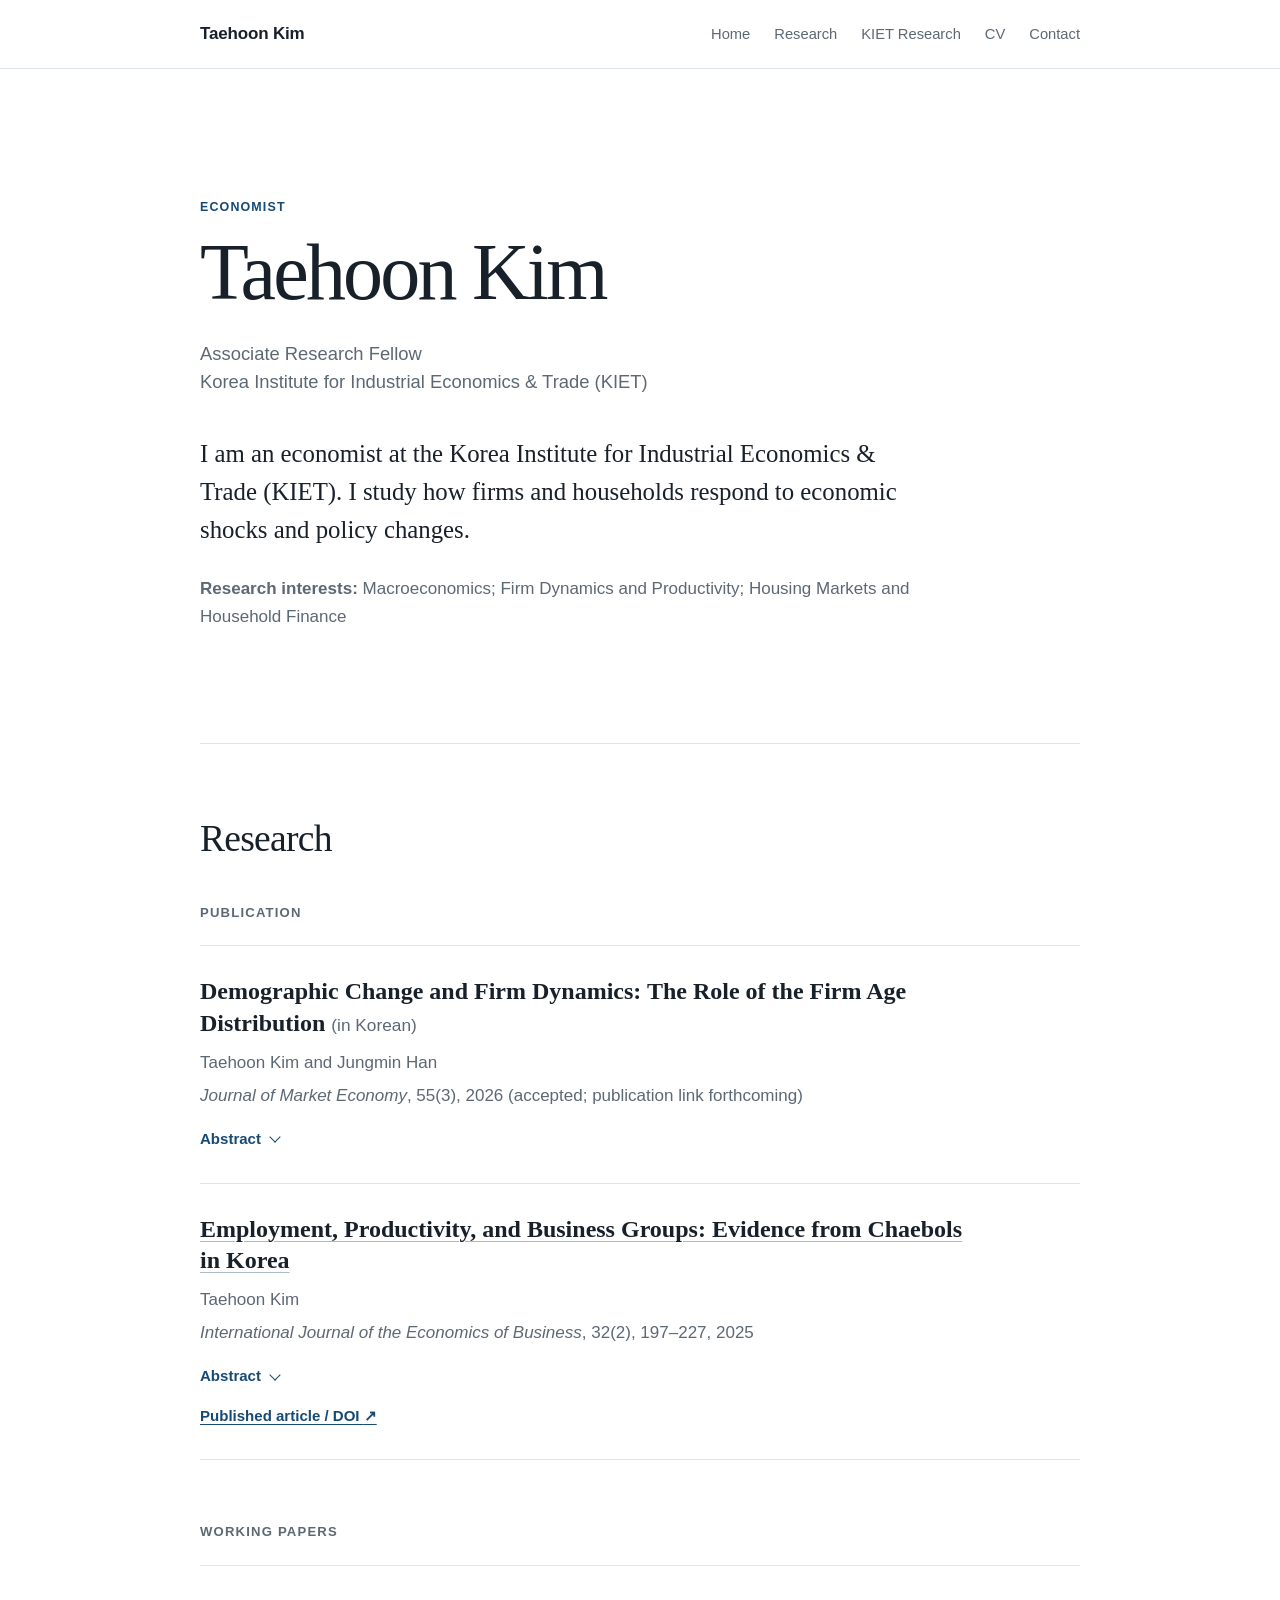
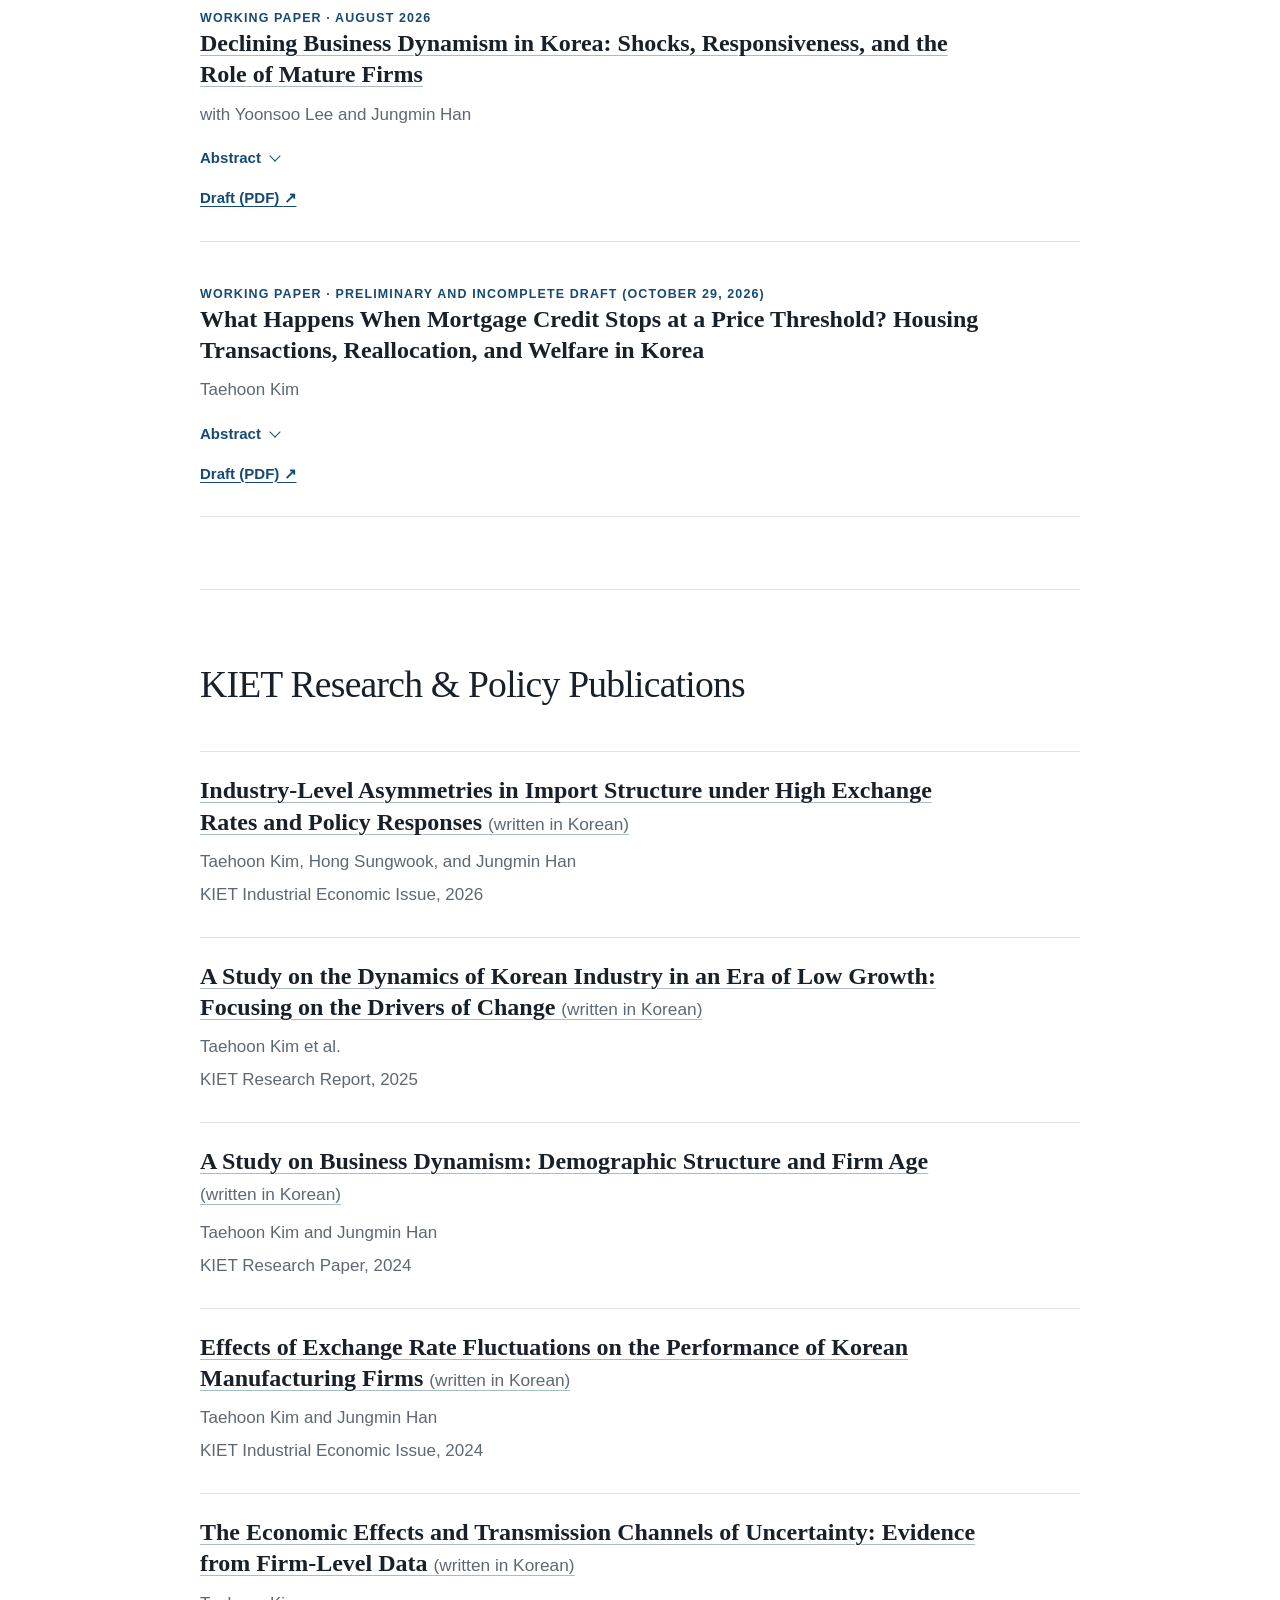
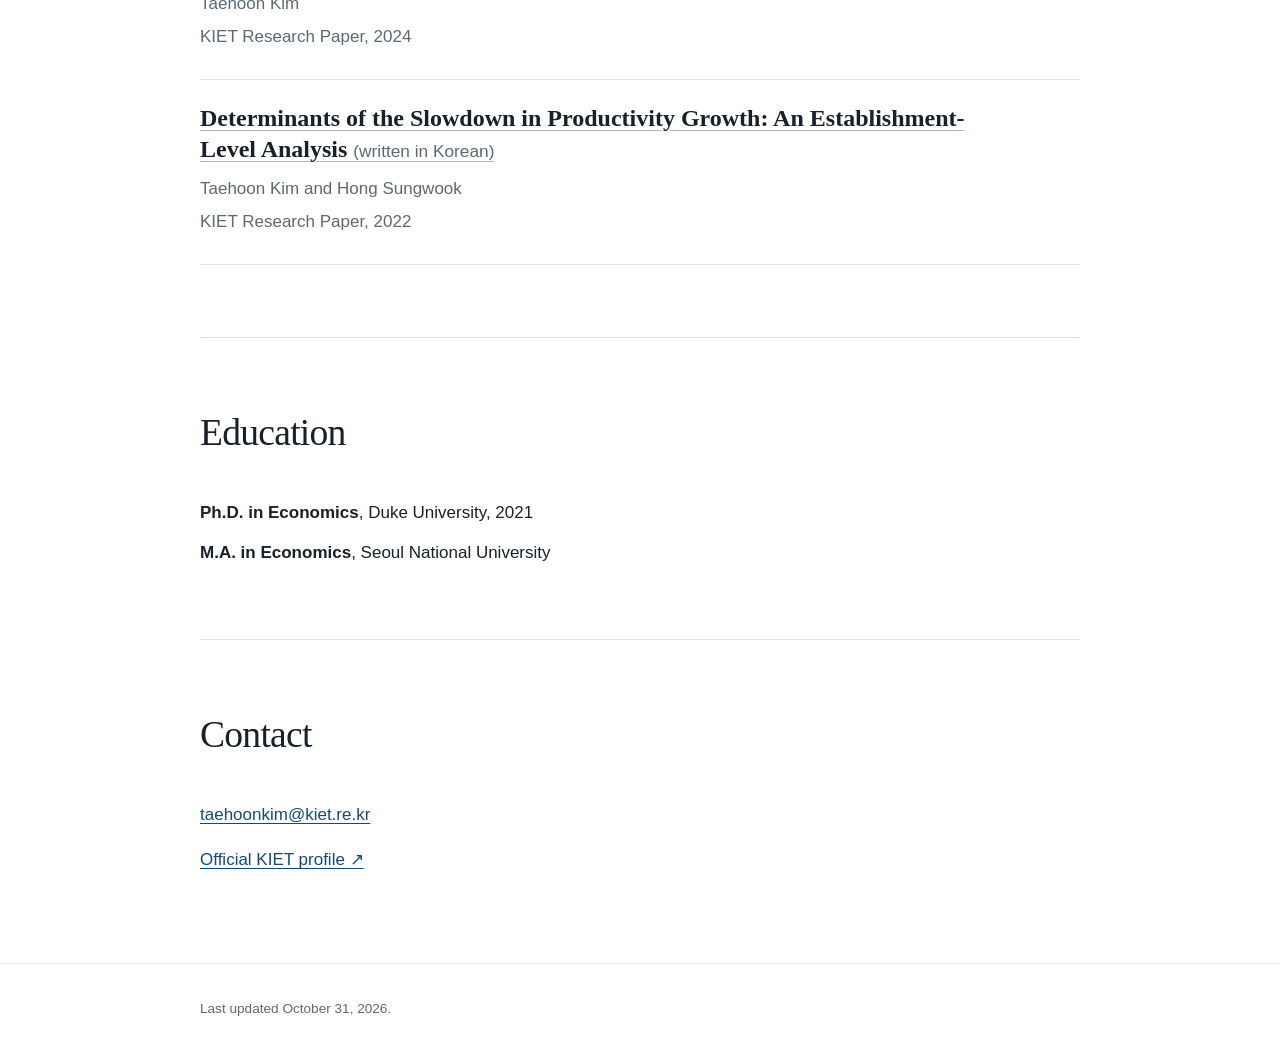
==== index.html @ 3d646b26 "Shorten homepage biography to two sentences" ====
<!doctype html>
<html lang="en">
<head>
  <meta charset="utf-8">
  <meta name="viewport" content="width=device-width, initial-scale=1">
  <meta name="description" content="Taehoon Kim is an economist at KIET researching macroeconomics, firm dynamics, productivity, housing markets, and household finance.">
  <title>Taehoon Kim | Economist</title>
  <link rel="stylesheet" href="styles.css">
</head>
<body>
  <header class="site-header">
    <div class="container nav-wrap">
      <a class="site-name" href="#home">Taehoon Kim</a>
      <nav aria-label="Primary navigation">
        <a href="#home">Home</a><a href="#research">Research</a><a href="#kiet-research">KIET Research</a><a href="Taehoon_Kim_CV.pdf">CV</a><a href="#contact">Contact</a>
      </nav>
    </div>
  </header>
  <main>
    <section class="intro container" id="home">
      <p class="eyebrow">Economist</p>
      <h1>Taehoon Kim</h1>
      <p class="position">Associate Research Fellow<br>Korea Institute for Industrial Economics &amp; Trade (KIET)</p>
      <p class="bio">I am an economist at the Korea Institute for Industrial Economics &amp; Trade (KIET). I study how firms and households respond to economic shocks and policy changes.</p>
      <p class="interests"><strong>Research interests:</strong> Macroeconomics; Firm Dynamics and Productivity; Housing Markets and Household Finance</p>
    </section>

    <section class="section container" id="research">
      <h2>Research</h2>
      <div class="subsection">
        <h3>Publication</h3>
        <article class="research-item">
          <h4>Demographic Change and Firm Dynamics: The Role of the Firm Age Distribution <span class="language-note">(in Korean)</span></h4>
          <p class="authors">Taehoon Kim and Jungmin Han</p>
          <p class="venue"><em>Journal of Market Economy</em>, 55(3), 2026 (accepted; publication link forthcoming)</p>
          <details class="abstract-toggle">
            <summary>Abstract</summary>
            <p class="abstract-text">This study analyzed the impact of demographic changes on firm dynamics in Korea, focusing on the role of firm age distribution. Using a panel dataset constructed from the National Census of Establishments for 2000-2019, the direct effects of demographic shifts on entry rates and indirect impacts through structural changes in the firm age distribution were investigated. The empirical findings indicate that demographic change has a limited direct effect on firm entry rates, but a highly significant indirect influence through firm age distribution. The maturation of firms that entered the market in the early 2000s (the “age effect”) is a primary driver of the long-term decline in firm exit rate. Between 2001 and 2019, the actual exit rate fell by 51%. However, after controlling for the firm-age effect, this decline was moderated to 37%, suggesting that approximately 14 percentage points of the decline was attributable to the structural aging of the business ecosystem. This study also observes a significant structural divergence from 2010. Between 2010 and 2019, a temporary expansion in the labor supply revitalized firm entry. Theoretically, the resulting shift in age distribution would have increased the exit rate by approximately 11%. In reality, the exit rate declined by 2%, deviating substantially from theoretical expectations. This disparity suggests that, institutional factors, such as the accumulation of marginal firms and policy-driven protections, may constrain normal market exit. These findings suggest that policies aimed at enhancing economic dynamism should extend beyond basic entry-side incentives. Instead, an integrated approach that acknowledges the structural maturation of the firm ecosystem and its association with demographic change is required; it should simultaneously address institutional rigidities that hinder efficient resource reallocation and the process of creative destruction.</p>
          </details>
        </article>
        <article class="research-item">
          <h4><a href="https://doi.org/10.1080/13571516.2025.2470552" target="_blank" rel="noopener noreferrer">Employment, Productivity, and Business Groups: Evidence from Chaebols in Korea</a></h4>
          <p class="authors">Taehoon Kim</p>
          <p class="venue"><em>International Journal of the Economics of Business</em>, 32(2), 197–227, 2025</p>
          <details class="abstract-toggle">
            <summary>Abstract</summary>
            <p class="abstract-text">Using confidential Korean firm-level data, I examine how business-group ownership shapes firms' employment decisions. Chaebol affiliates show employment-adjustment patterns distinct from those of unaffiliated firms. I document spillovers among firms within the same group and differences in affiliates' roles: central firms appear to absorb labor-market adjustments associated with shocks to other group members. I then develop a model of business groups to explain these patterns. When firing costs apply at the group level, the model generates sluggish employment responses and labor hoarding by central firms. The findings suggest that policies intended to protect jobs may impose substantial costs on economy-wide efficiency when firms coordinate employment within business groups.</p>
          </details>
          <p class="links"><a href="https://doi.org/10.1080/13571516.2025.2470552" target="_blank" rel="noopener noreferrer">Published article / DOI <span aria-hidden="true">↗</span></a></p>
        </article>
      </div>
      <div class="subsection">
        <h3>Working Papers</h3>
        <article class="research-item">
          <p class="status">Working Paper · August 2026</p>
          <h4><a href="https://drive.google.com/file/d/1OViaWi07OCkBkm-W3BRg_owOjfmk0m7u/view?usp=drivesdk" target="_blank" rel="noopener noreferrer">Declining Business Dynamism in Korea: Shocks, Responsiveness, and the Role of Mature Firms</a></h4>
          <p class="authors">with Yoonsoo Lee and Jungmin Han</p>
          <details class="abstract-toggle">
            <summary>Abstract</summary>
            <p class="abstract-text">Business dynamism has declined sharply in Korea: job reallocation, entry, and exit have all fallen by roughly half since the early 2000s. Following Decker et al. (2020), we ask whether businesses face smaller idiosyncratic shocks or respond less to them. Productivity dispersion did not systematically decline, innovation dispersion fell only modestly, and measured persistence rose, offering at most limited support for a shock-based explanation. Because the standard growth measure embeds exit, we separate employment adjustment from survival. Employment adjustment weakens most among young establishments, as in the United States; survival selection, by contrast, deteriorates among mature establishments, a pattern that survives a fixed-cohort test. Restoring both margins to their 2000s responsiveness recovers about three-fifths of the reallocation decline and nearly one percentage point of annual labor productivity growth.</p>
          </details>
          <p class="links"><a href="https://drive.google.com/file/d/1OViaWi07OCkBkm-W3BRg_owOjfmk0m7u/view?usp=drivesdk" target="_blank" rel="noopener noreferrer">Draft (PDF) <span aria-hidden="true">↗</span></a></p>
        </article>
        <article class="research-item">
          <p class="status">Working Paper · Preliminary and incomplete draft (October 29, 2026)</p>
          <h4>What Happens When Mortgage Credit Stops at a Price Threshold? Housing Transactions, Reallocation, and Welfare in Korea</h4>
          <p class="authors">Taehoon Kim</p>
          <details class="abstract-toggle">
            <summary>Abstract</summary>
            <p class="abstract-text">This paper studies how price-threshold mortgage restrictions affect housing market activity, housing allocation, and welfare. Focusing on Korea’s December 2019 ban on purchase mortgages for apartments above KRW 1.5 billion, I document sharp bunching below the threshold and a significant decline in sales of exposed apartments, while relative prices respond more moderately. Motivated by these patterns, I develop a heterogeneous-household model with indivisible housing and borrowing constraints. In the long run, the restriction lowers the house price by 3% and aggregate debt by 10%, while stationary welfare rises by 0.47%, driven by changes in the household distribution. In partial equilibrium, holding the house price fixed at its pre-reform level, the restriction induces households alive at the reform to move down the housing ladder. However, in general equilibrium, the house price falls by 7.7% on impact, immediately reversing most of this downward reallocation. Yet this price decline amplifies welfare losses for incumbent households from 0.05% to 0.26% of consumption, mainly through lower collateral values that spread the losses beyond the targeted segment, especially to low-income households. Finally, among policies achieving the same long-run debt reduction, I find that a uniform loan-to-value (LTV) cut imposes the largest welfare loss, whereas loan caps that tighten borrowing limits more gradually generate the smallest losses. These findings highlight that welfare costs depend not only on which purchases are restricted but also on how borrowing limits are designed.</p>
          </details>
          <p class="links"><a href="https://drive.google.com/file/d/1q8aYjzupRw79IbvevGA-tQ3h2oh6Tc9Q/view?usp=drivesdk" target="_blank" rel="noopener noreferrer">Draft (PDF) <span aria-hidden="true">↗</span></a></p>
        </article>
      </div>
    </section>

    <section class="section container" id="kiet-research">
      <h2>KIET Research &amp; Policy Publications</h2>
      <article class="research-item compact">
        <h4><a href="https://www.kiet.re.kr/research/issueView?issue_no=853" target="_blank" rel="noopener noreferrer">Industry-Level Asymmetries in Import Structure under High Exchange Rates and Policy Responses <span class="language-note">(written in Korean)</span></a></h4>
        <p class="authors">Taehoon Kim, Hong Sungwook, and Jungmin Han</p><p class="venue">KIET Industrial Economic Issue, 2026</p>
      </article>
      <article class="research-item compact">
        <h4><a href="https://www.kiet.re.kr/research/reportView?report_no=1170" target="_blank" rel="noopener noreferrer">A Study on the Dynamics of Korean Industry in an Era of Low Growth: Focusing on the Drivers of Change <span class="language-note">(written in Korean)</span></a></h4>
        <p class="authors">Taehoon Kim et al.</p><p class="venue">KIET Research Report, 2025</p>
      </article>
      <article class="research-item compact">
        <h4><a href="https://www.kiet.re.kr/research/redataView?redata_no=133" target="_blank" rel="noopener noreferrer">A Study on Business Dynamism: Demographic Structure and Firm Age <span class="language-note">(written in Korean)</span></a></h4>
        <p class="authors">Taehoon Kim and Jungmin Han</p><p class="venue">KIET Research Paper, 2024</p>
      </article>
      <article class="research-item compact">
        <h4><a href="https://www.kiet.re.kr/research/issueView?issue_no=799" target="_blank" rel="noopener noreferrer">Effects of Exchange Rate Fluctuations on the Performance of Korean Manufacturing Firms <span class="language-note">(written in Korean)</span></a></h4>
        <p class="authors">Taehoon Kim and Jungmin Han</p><p class="venue">KIET Industrial Economic Issue, 2024</p>
      </article>
      <article class="research-item compact">
        <h4><a href="https://www.kiet.re.kr/research/redataView?redata_no=115" target="_blank" rel="noopener noreferrer">The Economic Effects and Transmission Channels of Uncertainty: Evidence from Firm-Level Data <span class="language-note">(written in Korean)</span></a></h4>
        <p class="authors">Taehoon Kim</p><p class="venue">KIET Research Paper, 2024</p>
      </article>
      <article class="research-item compact">
        <h4><a href="https://www.kiet.re.kr/research/redataView?redata_no=99" target="_blank" rel="noopener noreferrer">Determinants of the Slowdown in Productivity Growth: An Establishment-Level Analysis <span class="language-note">(written in Korean)</span></a></h4>
        <p class="authors">Taehoon Kim and Hong Sungwook</p><p class="venue">KIET Research Paper, 2022</p>
      </article>
    </section>

    <section class="section container" id="education">
      <h2>Education</h2>
      <ul class="plain-list"><li><strong>Ph.D. in Economics</strong>, Duke University, 2021</li><li><strong>M.A. in Economics</strong>, Seoul National University</li></ul>
    </section>
    <section class="section container" id="contact">
      <h2>Contact</h2>
      <p><a href="mailto:taehoonkim@kiet.re.kr">taehoonkim@kiet.re.kr</a></p>
      <p><a href="https://www.kiet.re.kr/searchAll?collection=ALL&amp;category=kiet_emp&amp;listCount=10&amp;startCount=0&amp;query=%EA%B9%80%ED%83%9C%ED%9B%88&amp;sort=RANK" target="_blank" rel="noopener noreferrer">Official KIET profile <span aria-hidden="true">↗</span></a></p>
    </section>
  </main>
  <footer><div class="container">Last updated October 31, 2026.</div></footer>
</body>
</html>
---- styles.css ----
:root{--ink:#18202a;--muted:#5d6875;--accent:#174a73;--rule:#dfe4e8;--max:880px}
*{box-sizing:border-box}html{scroll-behavior:smooth}body{margin:0;color:var(--ink);background:#fff;font:17px/1.65 -apple-system,BlinkMacSystemFont,"Segoe UI",Roboto,"Noto Sans","Noto Sans KR",Arial,sans-serif;-webkit-font-smoothing:antialiased}a{color:var(--accent);text-decoration-thickness:1px;text-underline-offset:.18em}a:hover,a:focus-visible{color:#0c2f4b;text-decoration-thickness:2px}.container{width:min(var(--max),calc(100% - 48px));margin-inline:auto}
.site-header{position:sticky;top:0;z-index:10;border-bottom:1px solid var(--rule);background:rgba(255,255,255,.96)}.nav-wrap{display:flex;align-items:center;justify-content:space-between;min-height:68px;gap:28px}.site-name{color:var(--ink);font-weight:700;letter-spacing:-.01em;text-decoration:none;white-space:nowrap}nav{display:flex;flex-wrap:wrap;justify-content:flex-end;gap:10px 24px}nav a{color:var(--muted);font-size:.92rem;text-decoration:none}nav a:hover,nav a:focus-visible,nav a[aria-current=page]{color:var(--ink)}
.intro{padding-top:clamp(72px,12vw,128px);padding-bottom:clamp(72px,11vw,112px)}.eyebrow,.status{margin:0 0 8px;color:var(--accent);font-size:.78rem;font-weight:700;letter-spacing:.09em;text-transform:uppercase}h1,h2,h3,h4{line-height:1.25}h1{margin:0;font:500 clamp(2.8rem,8vw,5rem)/1.15 Georgia,"Times New Roman",serif;letter-spacing:-.035em}.position{margin:22px 0 0;color:var(--muted);font-size:1.15rem;line-height:1.55}.bio{max-width:720px;margin:38px 0 0;font:clamp(1.25rem,3vw,1.55rem)/1.55 Georgia,"Times New Roman",serif}.interests{max-width:720px;margin:25px 0 0;color:var(--muted)}
.section{padding-block:72px;border-top:1px solid var(--rule);scroll-margin-top:68px}.section>h2,.cv-section>h2{margin:0 0 42px;font:500 clamp(1.8rem,4vw,2.35rem)/1.25 Georgia,"Times New Roman",serif;letter-spacing:-.02em}.subsection+.subsection{margin-top:64px}.subsection>h3{margin:0 0 24px;color:var(--muted);font-size:.82rem;letter-spacing:.09em;text-transform:uppercase}.research-item{padding:30px 0;border-top:1px solid var(--rule)}.research-item:last-child{border-bottom:1px solid var(--rule)}.research-item h3,.research-item h4{max-width:780px;margin:0 0 10px;font:600 clamp(1.25rem,3vw,1.5rem)/1.3 Georgia,"Times New Roman",serif}.research-item h3 a,.research-item h4 a{color:var(--ink);text-decoration-color:#a9bbc9}.research-item p{max-width:760px;margin:12px 0 0}.research-item .authors,.research-item .venue{margin-block:5px;color:var(--muted)}.research-item .links{margin-top:14px;font-size:.94rem;font-weight:600}.research-item.compact{padding-block:23px}.plain-list{margin:0;padding:0;list-style:none}.plain-list li+li{margin-top:12px}

/* Accessible, collapsed-by-default abstracts for publications and working papers */
.abstract-toggle{max-width:760px;margin-top:15px}
.abstract-toggle summary{display:inline-flex;align-items:center;gap:10px;cursor:pointer;color:var(--accent);font-size:.94rem;font-weight:600;list-style:none;user-select:none}
.abstract-toggle summary::-webkit-details-marker{display:none}
.abstract-toggle summary::after{content:"";display:inline-block;width:7px;height:7px;border-right:1.5px solid currentColor;border-bottom:1.5px solid currentColor;transform:rotate(45deg);transition:transform .15s ease;margin-top:-4px}
.abstract-toggle[open] summary::after{transform:rotate(225deg);margin-top:4px}
.abstract-toggle summary:hover{text-decoration:underline;text-underline-offset:.2em}
.abstract-toggle summary:focus-visible{outline:2px solid var(--accent);outline-offset:4px;border-radius:2px}
.abstract-toggle .abstract-text{margin:12px 0 0;max-width:760px;line-height:1.7}
@media print{.abstract-toggle:not([open]) .abstract-text{display:block}}

.language-note{color:var(--muted);font-family:-apple-system,BlinkMacSystemFont,"Segoe UI",Roboto,Arial,sans-serif;font-size:.72em;font-weight:500;white-space:nowrap}
.cv-page{padding-top:80px;padding-bottom:80px}.cv-heading{padding-bottom:64px}.cv-heading h1{font-size:clamp(2.6rem,7vw,4.5rem)}.cv-section{padding-block:48px;border-top:1px solid var(--rule)}.cv-section>h2{margin-bottom:24px;font-size:1.65rem}footer{padding-block:34px;border-top:1px solid var(--rule);color:var(--muted);font-size:.85rem}
@media(max-width:700px){body{font-size:16px}.container{width:min(var(--max),calc(100% - 32px))}.nav-wrap{align-items:flex-start;flex-direction:column;gap:8px;padding-block:14px}nav{justify-content:flex-start;gap:6px 17px}nav a{font-size:.84rem}.intro{padding-top:64px;padding-bottom:72px}.section{padding-block:56px;scroll-margin-top:112px}.subsection+.subsection{margin-top:48px}.cv-page{padding-top:60px}}
@media print{.site-header,footer{display:none}body{font-size:11pt}.cv-page{width:100%;padding:0}a{color:inherit}}
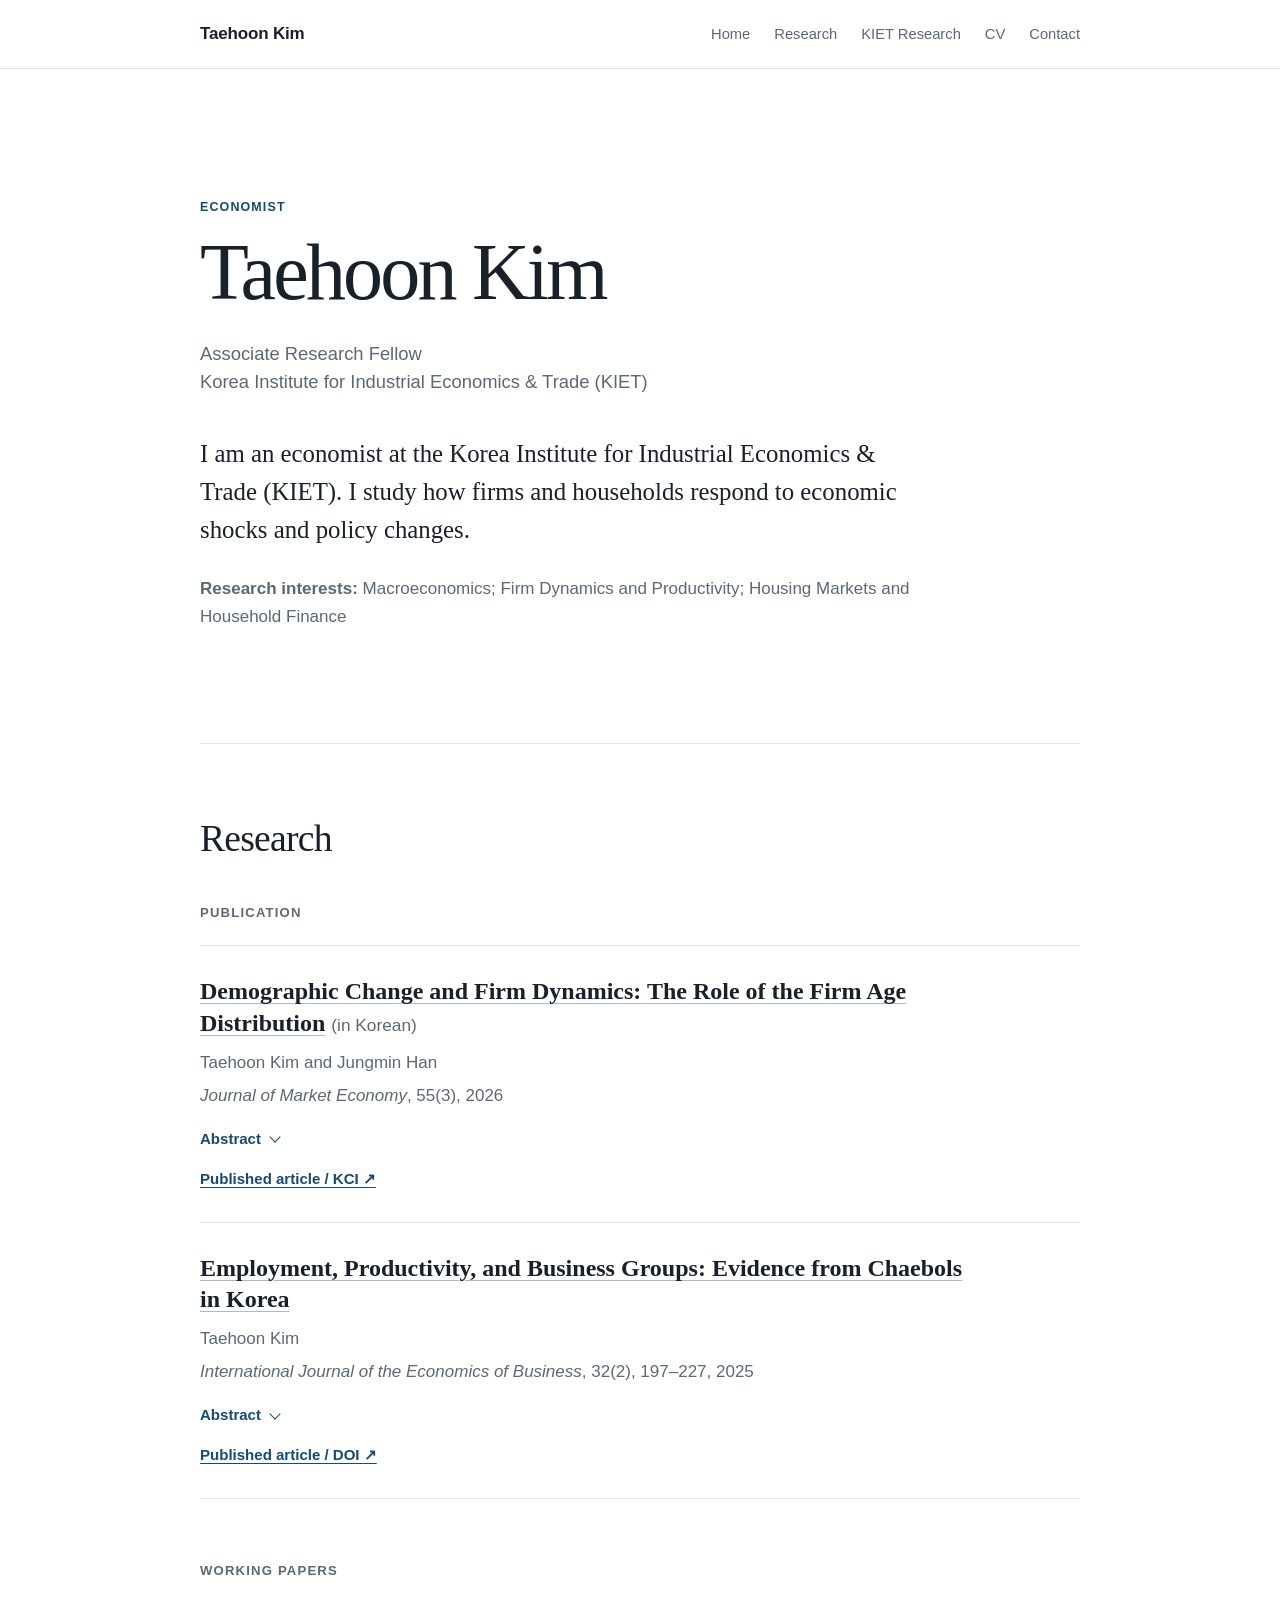
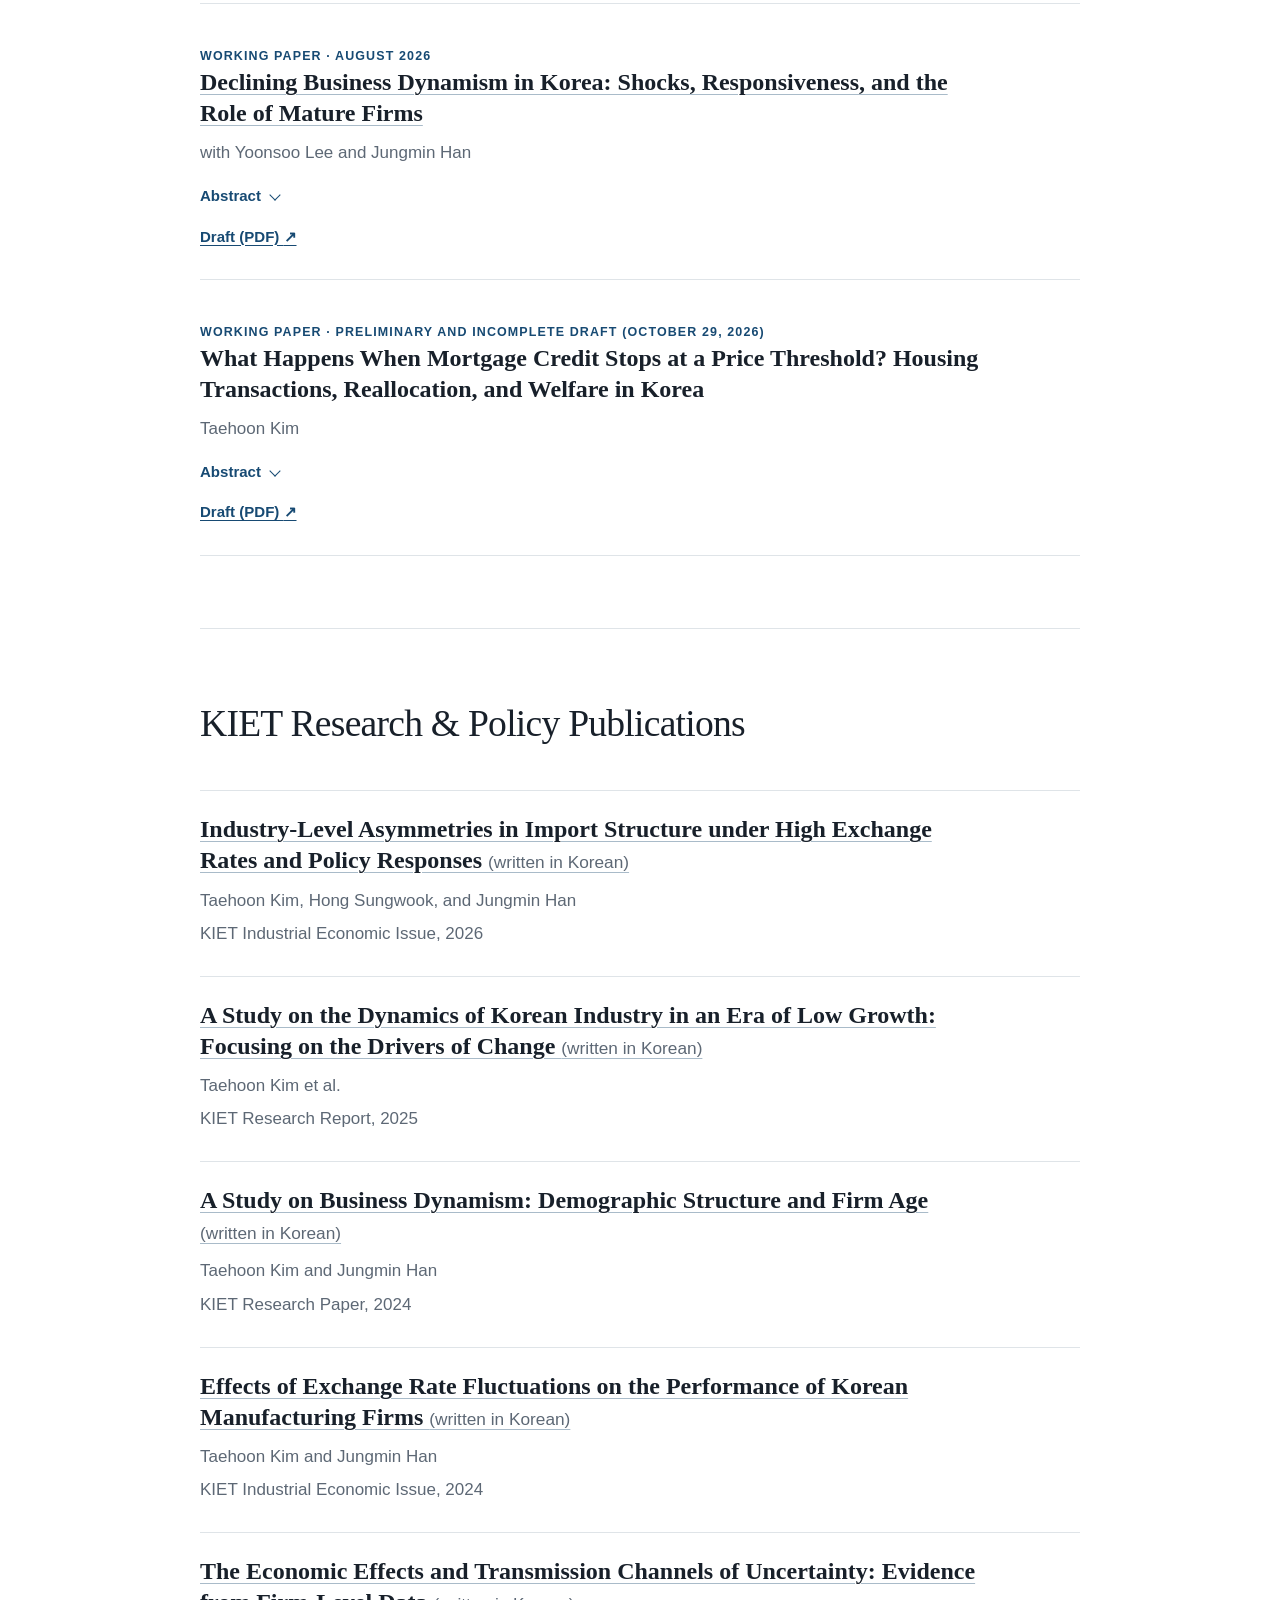
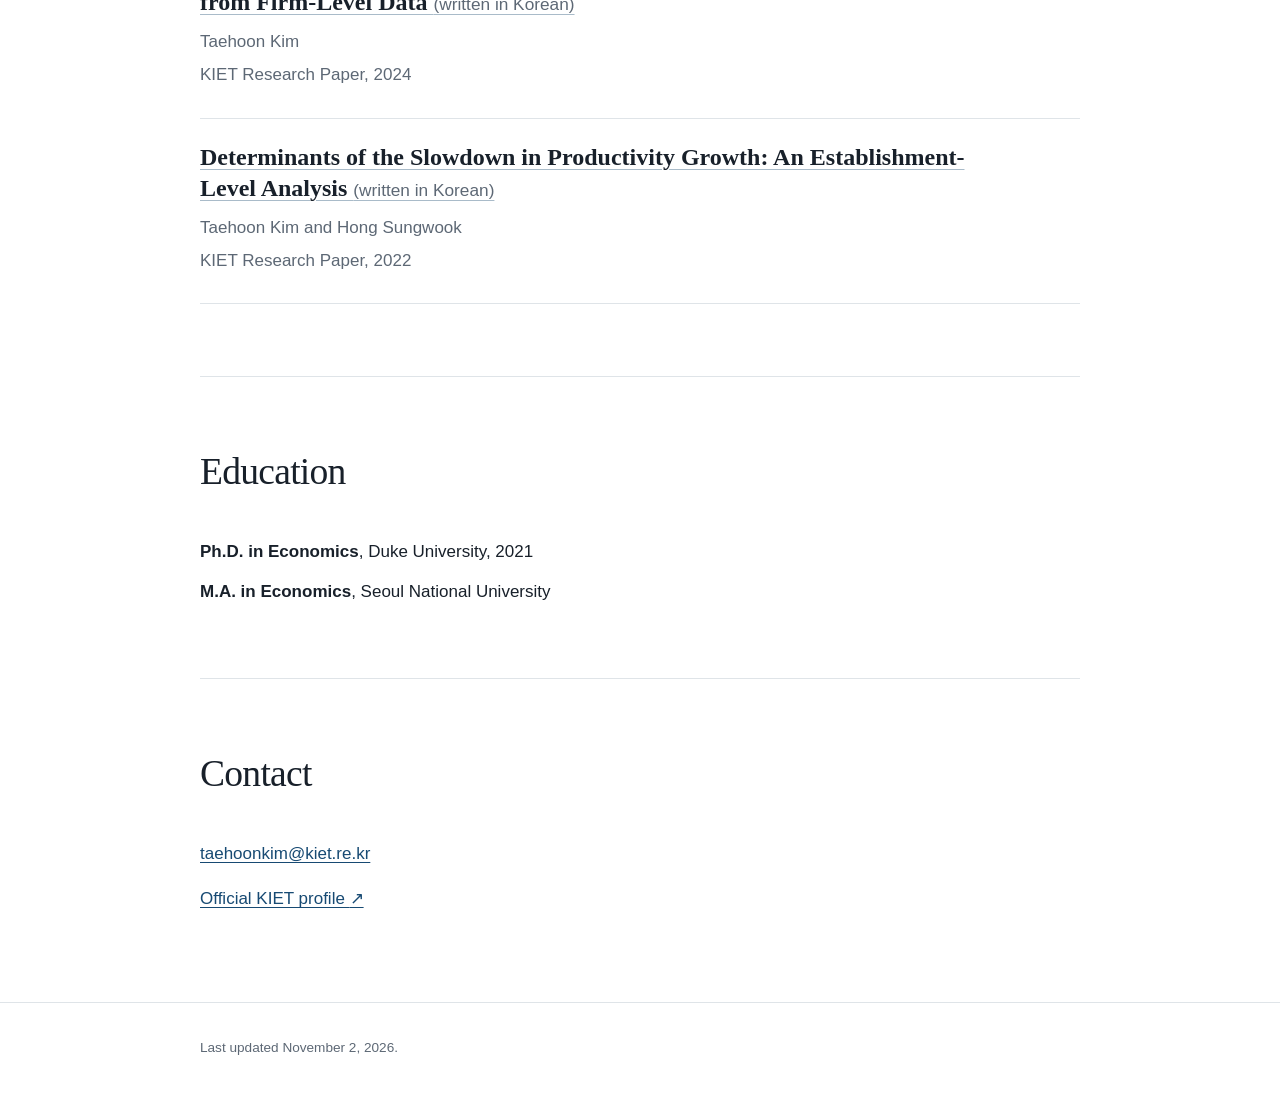
==== commit db90ee65: "Link published firm demographics paper to official KCI record" ====
--- a/index.html
+++ b/index.html
@@ -30,13 +30,14 @@
       <div class="subsection">
         <h3>Publication</h3>
         <article class="research-item">
-          <h4>Demographic Change and Firm Dynamics: The Role of the Firm Age Distribution <span class="language-note">(in Korean)</span></h4>
+          <h4><a href="https://www.kci.go.kr/kciportal/landing/article.kci?arti_id=ART003396489" target="_blank" rel="noopener noreferrer">Demographic Change and Firm Dynamics: The Role of the Firm Age Distribution</a> <span class="language-note">(in Korean)</span></h4>
           <p class="authors">Taehoon Kim and Jungmin Han</p>
-          <p class="venue"><em>Journal of Market Economy</em>, 55(3), 2026 (accepted; publication link forthcoming)</p>
+          <p class="venue"><em>Journal of Market Economy</em>, 55(3), 2026</p>
           <details class="abstract-toggle">
             <summary>Abstract</summary>
             <p class="abstract-text">This study analyzed the impact of demographic changes on firm dynamics in Korea, focusing on the role of firm age distribution. Using a panel dataset constructed from the National Census of Establishments for 2000-2019, the direct effects of demographic shifts on entry rates and indirect impacts through structural changes in the firm age distribution were investigated. The empirical findings indicate that demographic change has a limited direct effect on firm entry rates, but a highly significant indirect influence through firm age distribution. The maturation of firms that entered the market in the early 2000s (the “age effect”) is a primary driver of the long-term decline in firm exit rate. Between 2001 and 2019, the actual exit rate fell by 51%. However, after controlling for the firm-age effect, this decline was moderated to 37%, suggesting that approximately 14 percentage points of the decline was attributable to the structural aging of the business ecosystem. This study also observes a significant structural divergence from 2010. Between 2010 and 2019, a temporary expansion in the labor supply revitalized firm entry. Theoretically, the resulting shift in age distribution would have increased the exit rate by approximately 11%. In reality, the exit rate declined by 2%, deviating substantially from theoretical expectations. This disparity suggests that, institutional factors, such as the accumulation of marginal firms and policy-driven protections, may constrain normal market exit. These findings suggest that policies aimed at enhancing economic dynamism should extend beyond basic entry-side incentives. Instead, an integrated approach that acknowledges the structural maturation of the firm ecosystem and its association with demographic change is required; it should simultaneously address institutional rigidities that hinder efficient resource reallocation and the process of creative destruction.</p>
           </details>
+                  <p class="links"><a href="https://www.kci.go.kr/kciportal/landing/article.kci?arti_id=ART003396489" target="_blank" rel="noopener noreferrer">Published article / KCI <span aria-hidden="true">↗</span></a></p>
         </article>
         <article class="research-item">
           <h4><a href="https://doi.org/10.1080/13571516.2025.2470552" target="_blank" rel="noopener noreferrer">Employment, Productivity, and Business Groups: Evidence from Chaebols in Korea</a></h4>
@@ -112,6 +113,6 @@
       <p><a href="https://www.kiet.re.kr/searchAll?collection=ALL&amp;category=kiet_emp&amp;listCount=10&amp;startCount=0&amp;query=%EA%B9%80%ED%83%9C%ED%9B%88&amp;sort=RANK" target="_blank" rel="noopener noreferrer">Official KIET profile <span aria-hidden="true">↗</span></a></p>
     </section>
   </main>
-  <footer><div class="container">Last updated October 31, 2026.</div></footer>
+  <footer><div class="container">Last updated November 2, 2026.</div></footer>
 </body>
 </html>
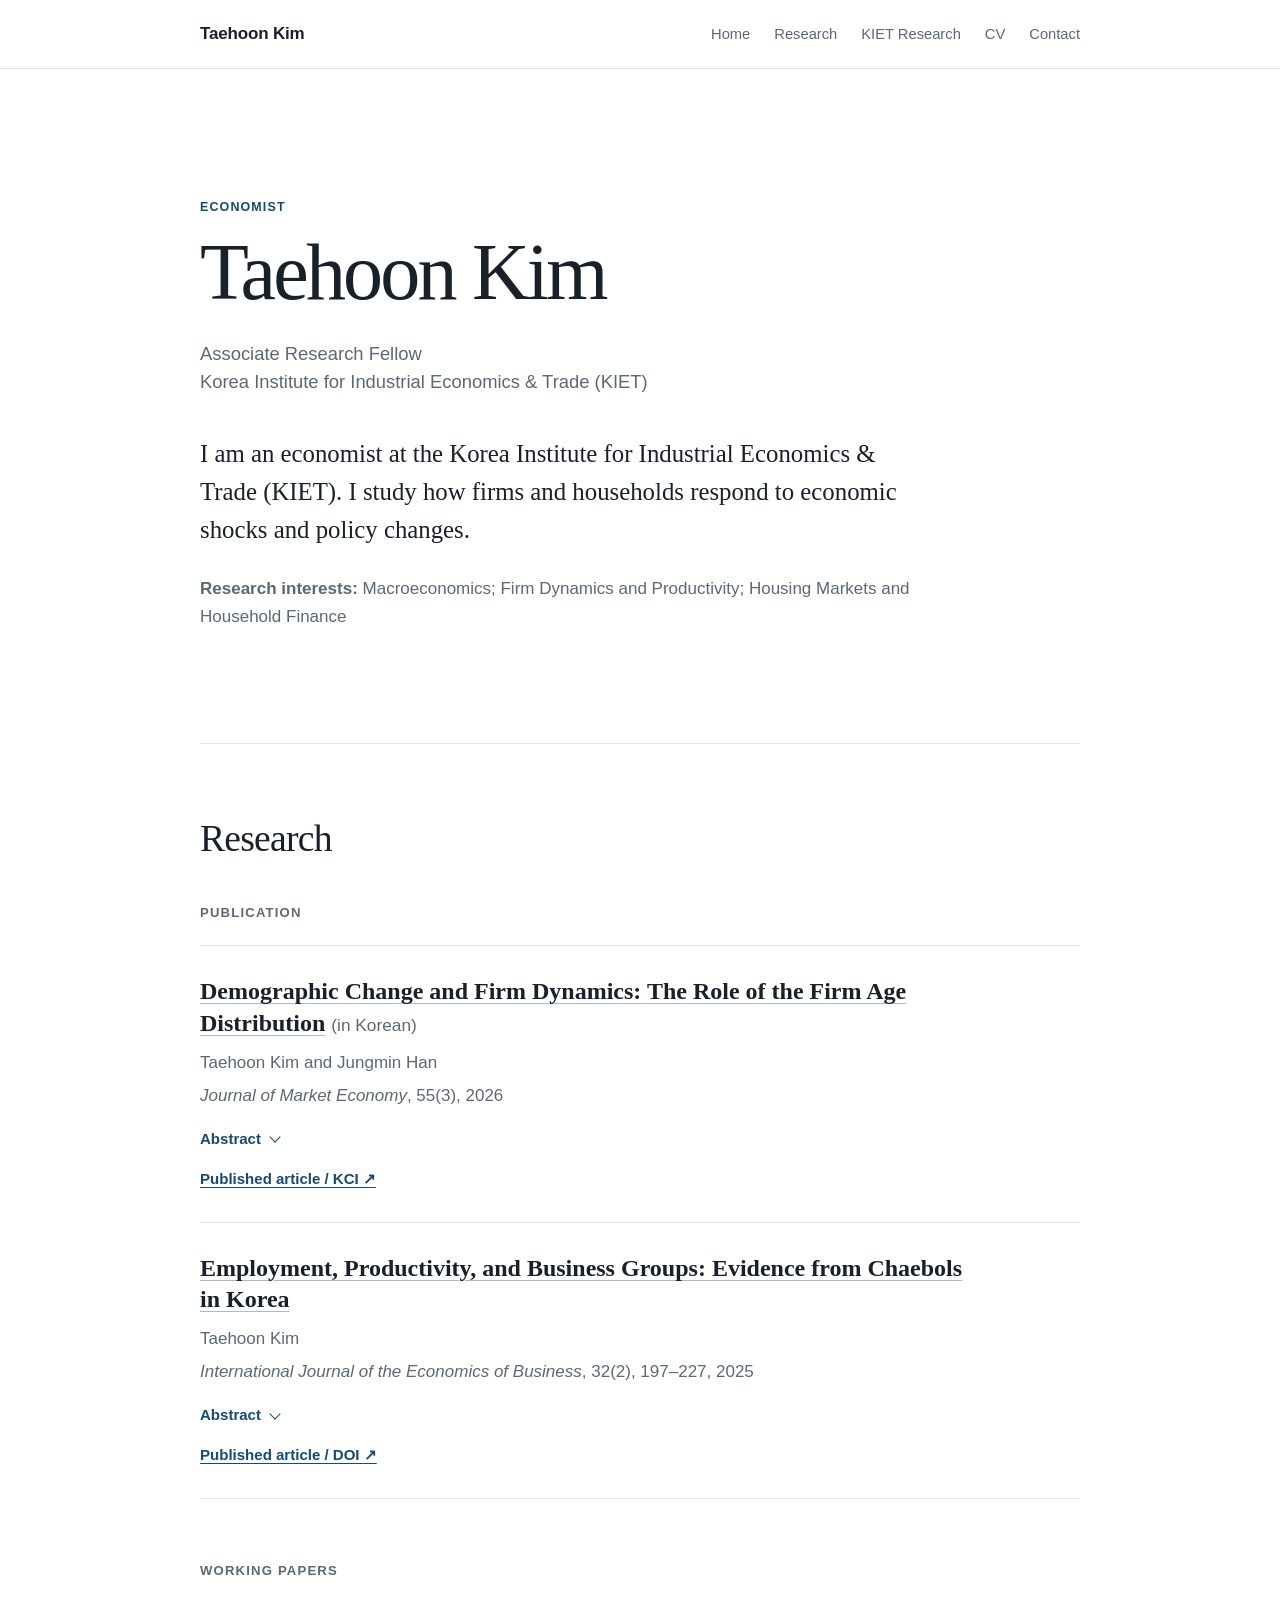
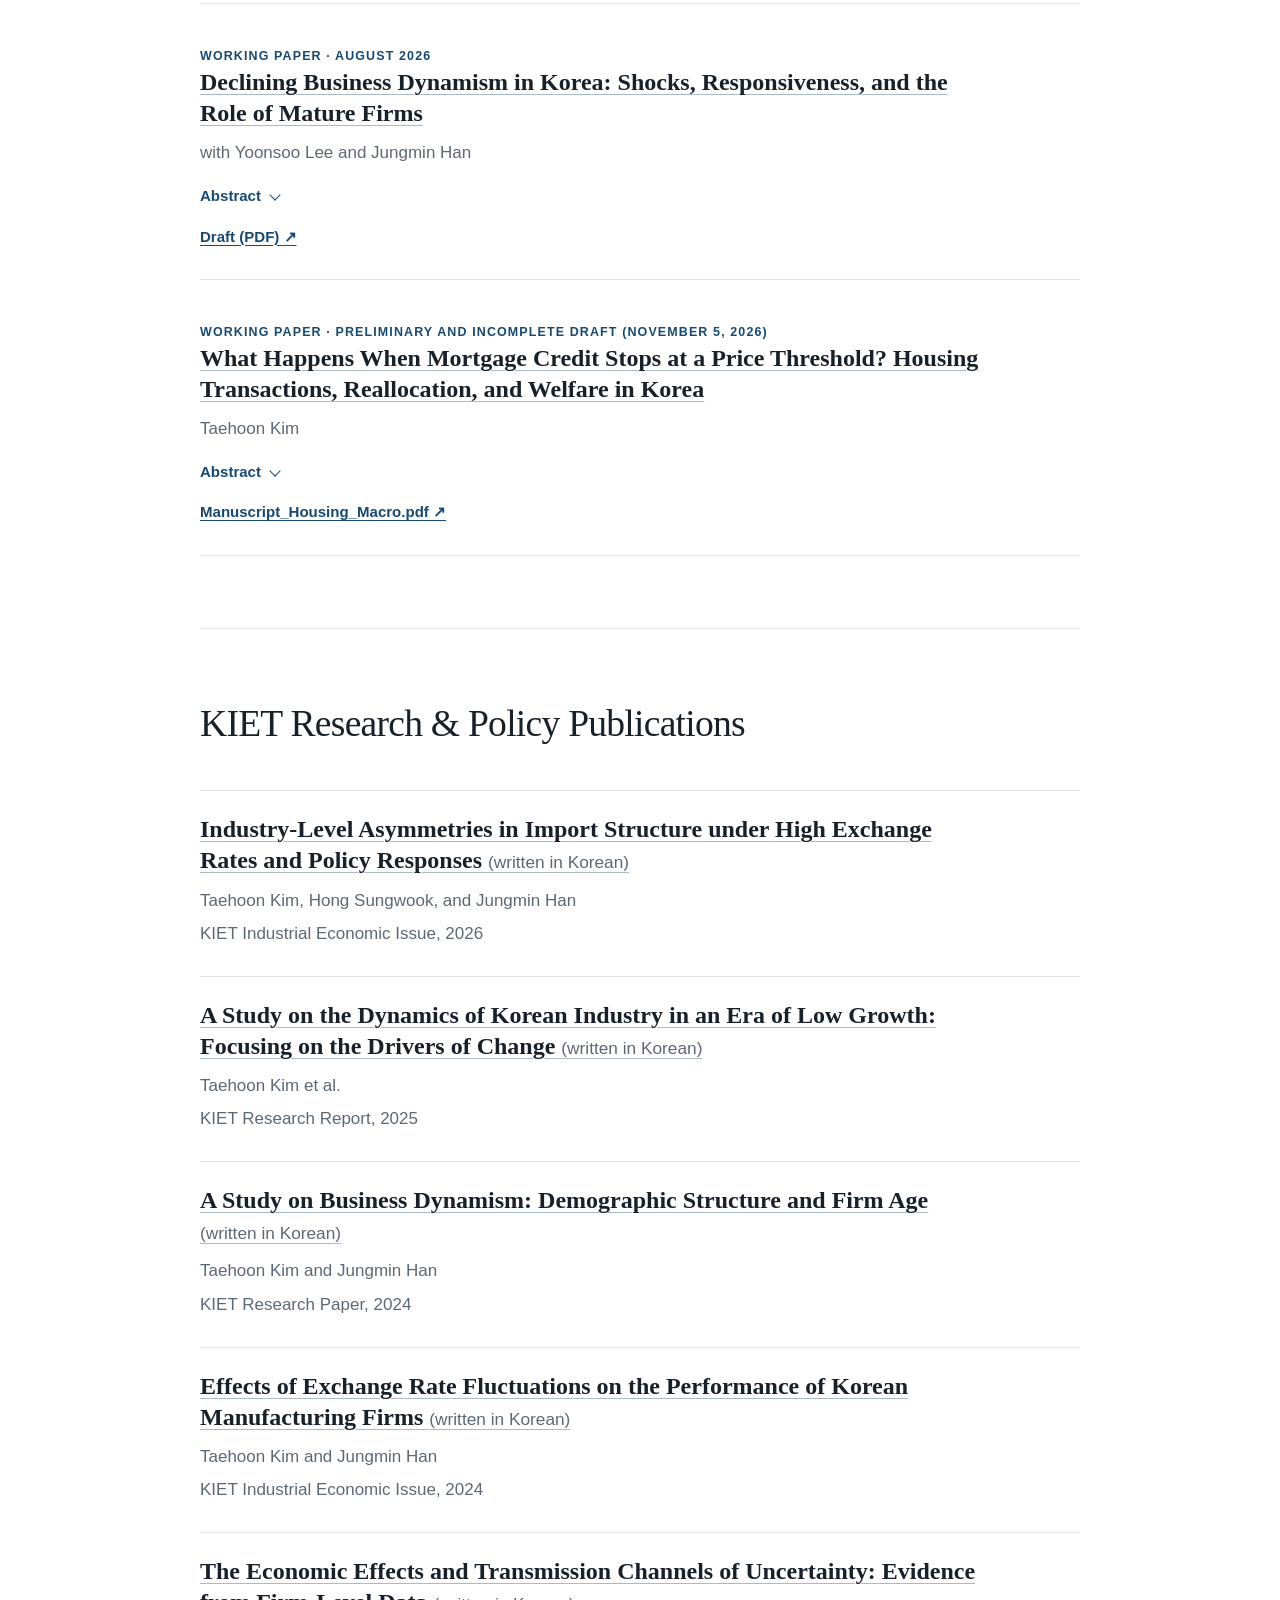
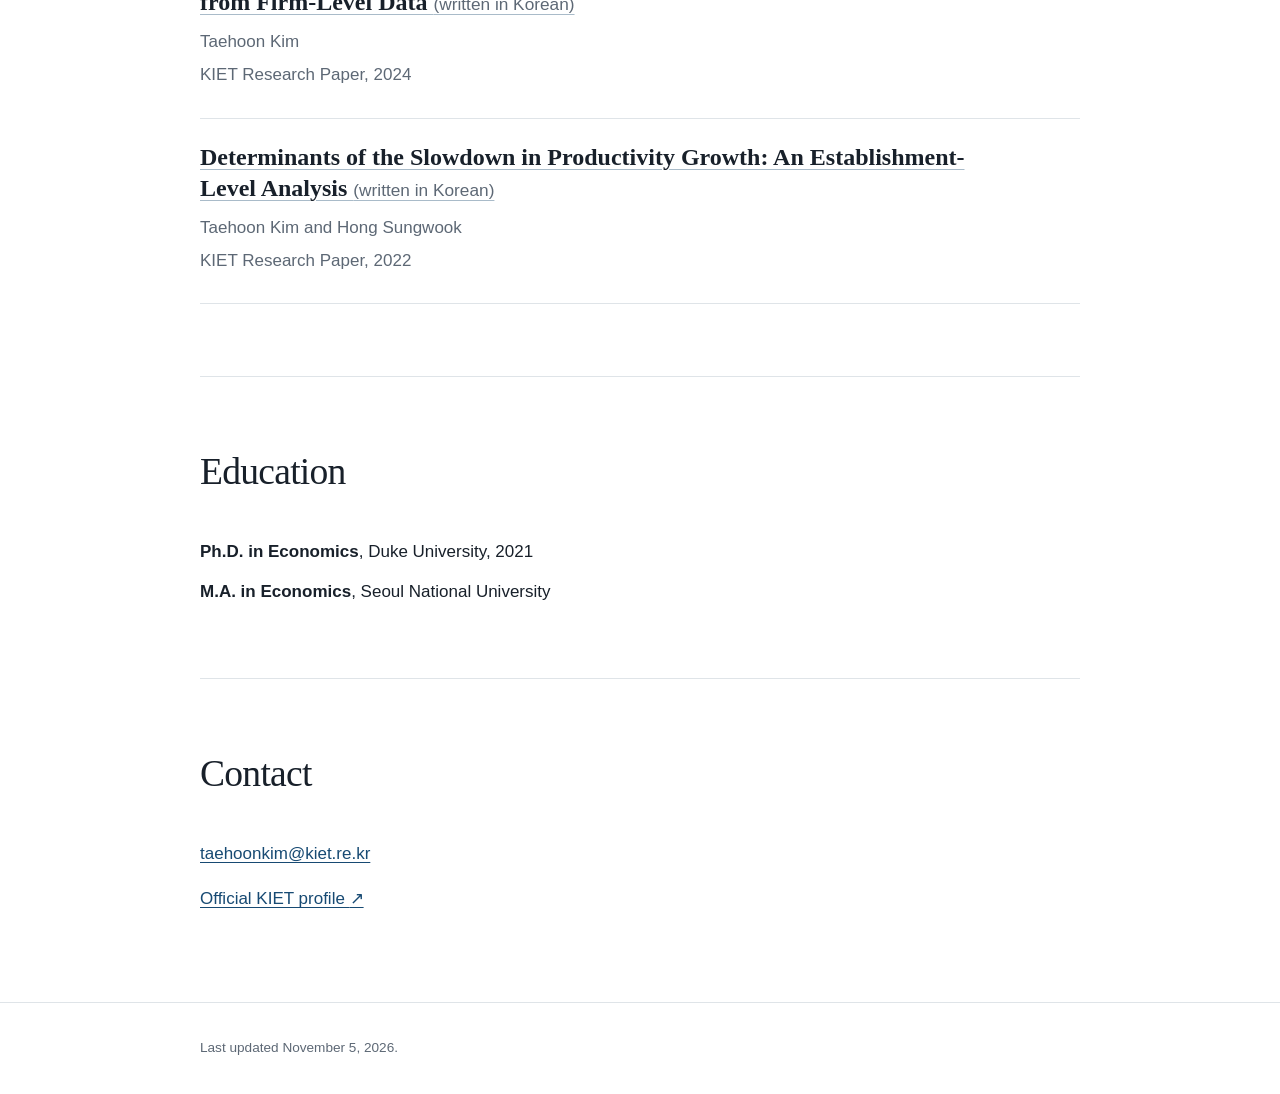
==== commit 201480e1: "Update Housing manuscript PDF link and draft date (2026-11-05) by ChatGPT" ====
--- a/index.html
+++ b/index.html
@@ -3,8 +3,9 @@
 <head>
   <meta charset="utf-8">
   <meta name="viewport" content="width=device-width, initial-scale=1">
-  <meta name="description" content="Taehoon Kim is an economist at KIET researching macroeconomics, firm dynamics, productivity, housing markets, and household finance.">
-  <title>Taehoon Kim | Economist</title>
+  <meta name="description" content="Taehoon Kim (김태훈) is an Associate Research Fellow at the Korea Institute for Industrial Economics &amp; Trade (KIET). Research: macroeconomics, firm dynamics, productivity, and housing.">
+  <title>Taehoon Kim (김태훈) | Economist at KIET</title>
+  <link rel="canonical" href="https://taehoonkim85.github.io/">
   <link rel="stylesheet" href="styles.css">
 </head>
 <body>
@@ -63,14 +64,16 @@
           <p class="links"><a href="https://drive.google.com/file/d/1OViaWi07OCkBkm-W3BRg_owOjfmk0m7u/view?usp=drivesdk" target="_blank" rel="noopener noreferrer">Draft (PDF) <span aria-hidden="true">↗</span></a></p>
         </article>
         <article class="research-item">
-          <p class="status">Working Paper · Preliminary and incomplete draft (October 29, 2026)</p>
-          <h4>What Happens When Mortgage Credit Stops at a Price Threshold? Housing Transactions, Reallocation, and Welfare in Korea</h4>
+          <p class="status">Working Paper · Preliminary and incomplete draft (November 5, 2026)</p>
+          <h4><a href="https://drive.google.com/file/d/1q8aYjzupRw79IbvevGA-tQ3h2oh6Tc9Q/view?usp=drivesdk" target="_blank" rel="noopener noreferrer">What Happens When Mortgage Credit Stops at a Price Threshold? Housing Transactions, Reallocation, and Welfare in Korea</a></h4>
           <p class="authors">Taehoon Kim</p>
           <details class="abstract-toggle">
             <summary>Abstract</summary>
-            <p class="abstract-text">This paper studies how price-threshold mortgage restrictions affect housing market activity, housing allocation, and welfare. Focusing on Korea’s December 2019 ban on purchase mortgages for apartments above KRW 1.5 billion, I document sharp bunching below the threshold and a significant decline in sales of exposed apartments, while relative prices respond more moderately. Motivated by these patterns, I develop a heterogeneous-household model with indivisible housing and borrowing constraints. In the long run, the restriction lowers the house price by 3% and aggregate debt by 10%, while stationary welfare rises by 0.47%, driven by changes in the household distribution. In partial equilibrium, holding the house price fixed at its pre-reform level, the restriction induces households alive at the reform to move down the housing ladder. However, in general equilibrium, the house price falls by 7.7% on impact, immediately reversing most of this downward reallocation. Yet this price decline amplifies welfare losses for incumbent households from 0.05% to 0.26% of consumption, mainly through lower collateral values that spread the losses beyond the targeted segment, especially to low-income households. Finally, among policies achieving the same long-run debt reduction, I find that a uniform loan-to-value (LTV) cut imposes the largest welfare loss, whereas loan caps that tighten borrowing limits more gradually generate the smallest losses. These findings highlight that welfare costs depend not only on which purchases are restricted but also on how borrowing limits are designed.</p>
+            <p class="abstract-text">Mortgage restrictions tied to house prices may reduce borrowing, but they can also reshape housing transactions and affect households beyond the regulated segment. This paper studies Korea’s December 2019 prohibition on purchase mortgages for apartments above KRW 1.5 billion. Using transaction-level data from Seoul, I document substantial bunching below the threshold and a sharp decline in sales of exposed apartments, while relative prices respond more gradually.</p>
+            <p class="abstract-text">To understand the implications for housing allocation and welfare, I develop a heterogeneous-household general-equilibrium model with indivisible housing and collateral constraints. At fixed prices, the restriction discourages housing upgrades and induces downward reallocation. Once equilibrium prices adjust, however, house prices fall by 7.7% on impact, largely reversing this reallocation. At the same time, lower collateral values amplify welfare losses for incumbent households from 0.05% to 0.26% of consumption, extending the effects beyond directly regulated buyers.</p>
+            <p class="abstract-text">Finally, counterfactual experiments show that mortgage policies achieving similar reductions in aggregate debt can generate different price and welfare outcomes. A uniform loan-to-value restriction imposes broader direct costs, whereas mortgage-amount caps generate smaller equilibrium price declines and transition welfare losses than the original restriction.</p>
           </details>
-          <p class="links"><a href="https://drive.google.com/file/d/1q8aYjzupRw79IbvevGA-tQ3h2oh6Tc9Q/view?usp=drivesdk" target="_blank" rel="noopener noreferrer">Draft (PDF) <span aria-hidden="true">↗</span></a></p>
+          <p class="links"><a href="https://drive.google.com/file/d/1q8aYjzupRw79IbvevGA-tQ3h2oh6Tc9Q/view?usp=drivesdk" target="_blank" rel="noopener noreferrer">Manuscript_Housing_Macro.pdf <span aria-hidden="true">↗</span></a></p>
         </article>
       </div>
     </section>
@@ -113,6 +116,6 @@
       <p><a href="https://www.kiet.re.kr/searchAll?collection=ALL&amp;category=kiet_emp&amp;listCount=10&amp;startCount=0&amp;query=%EA%B9%80%ED%83%9C%ED%9B%88&amp;sort=RANK" target="_blank" rel="noopener noreferrer">Official KIET profile <span aria-hidden="true">↗</span></a></p>
     </section>
   </main>
-  <footer><div class="container">Last updated November 2, 2026.</div></footer>
+  <footer><div class="container">Last updated November 5, 2026.</div></footer>
 </body>
 </html>
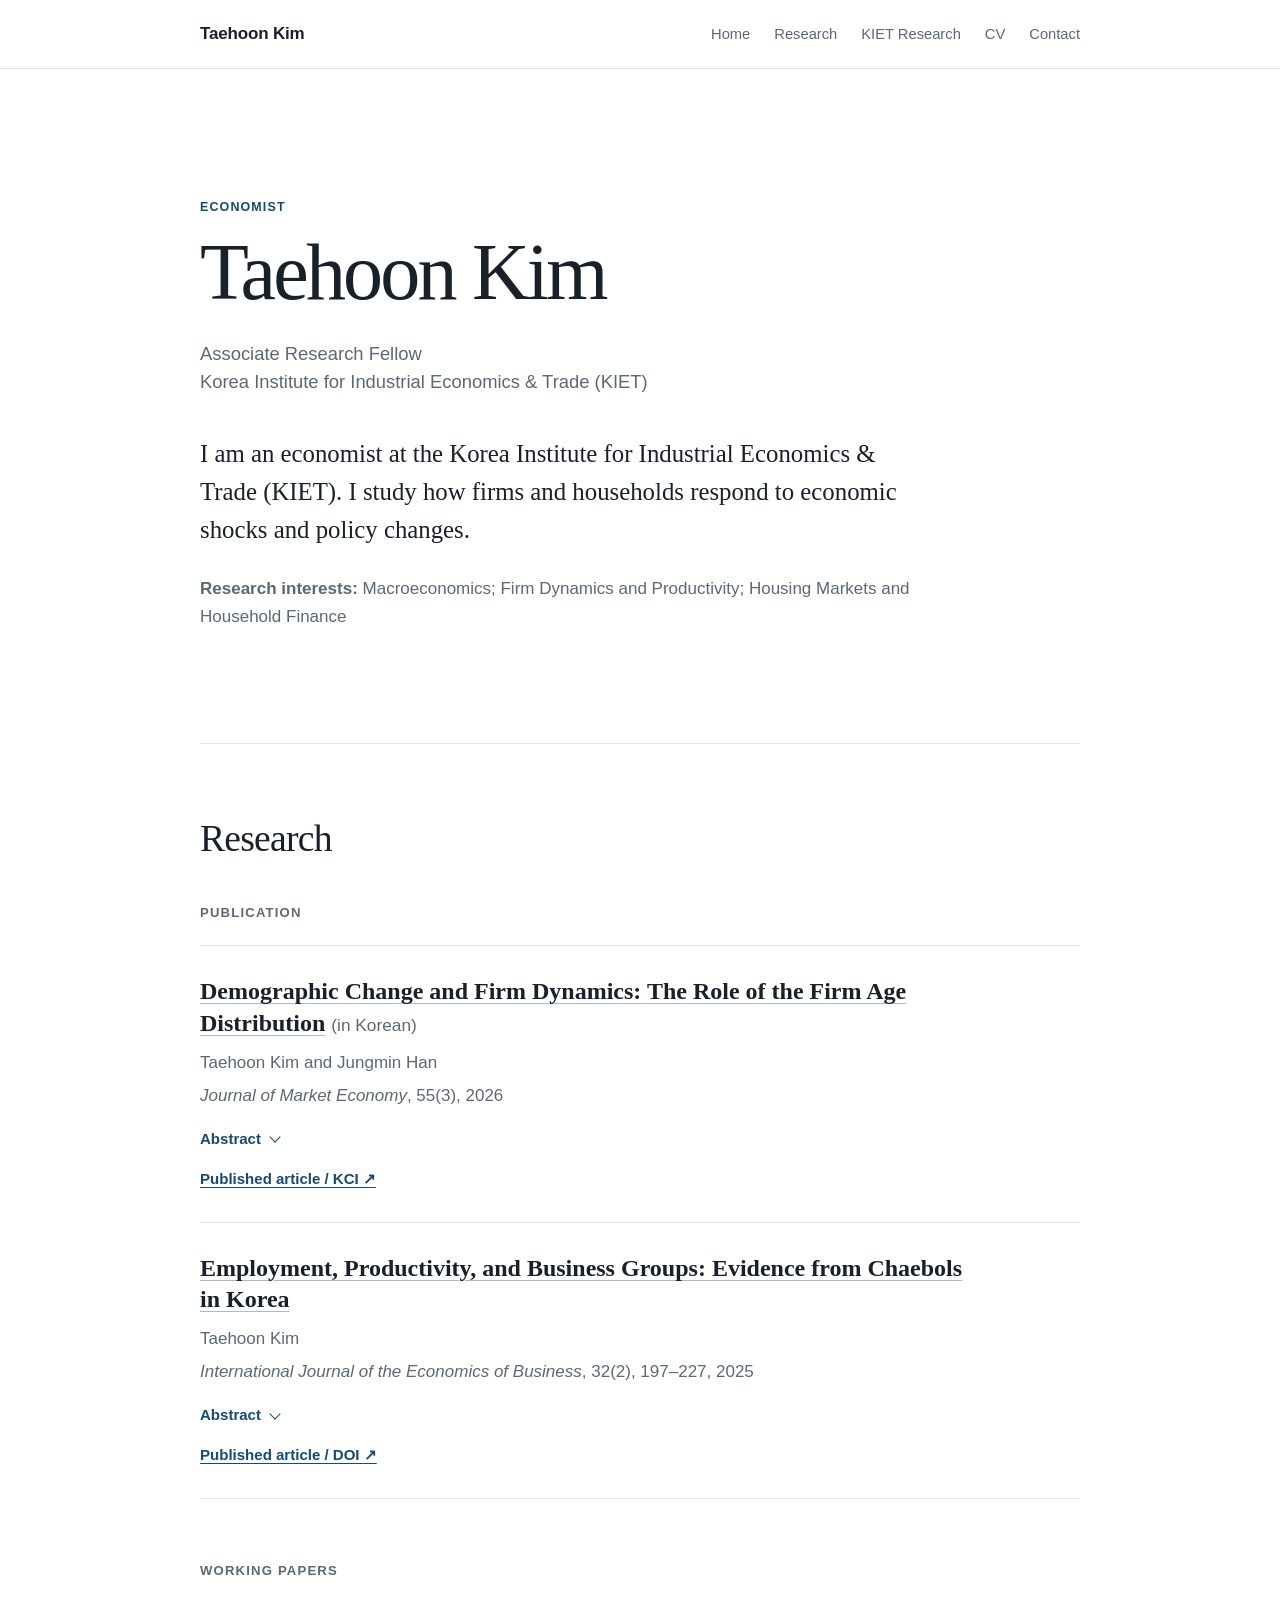
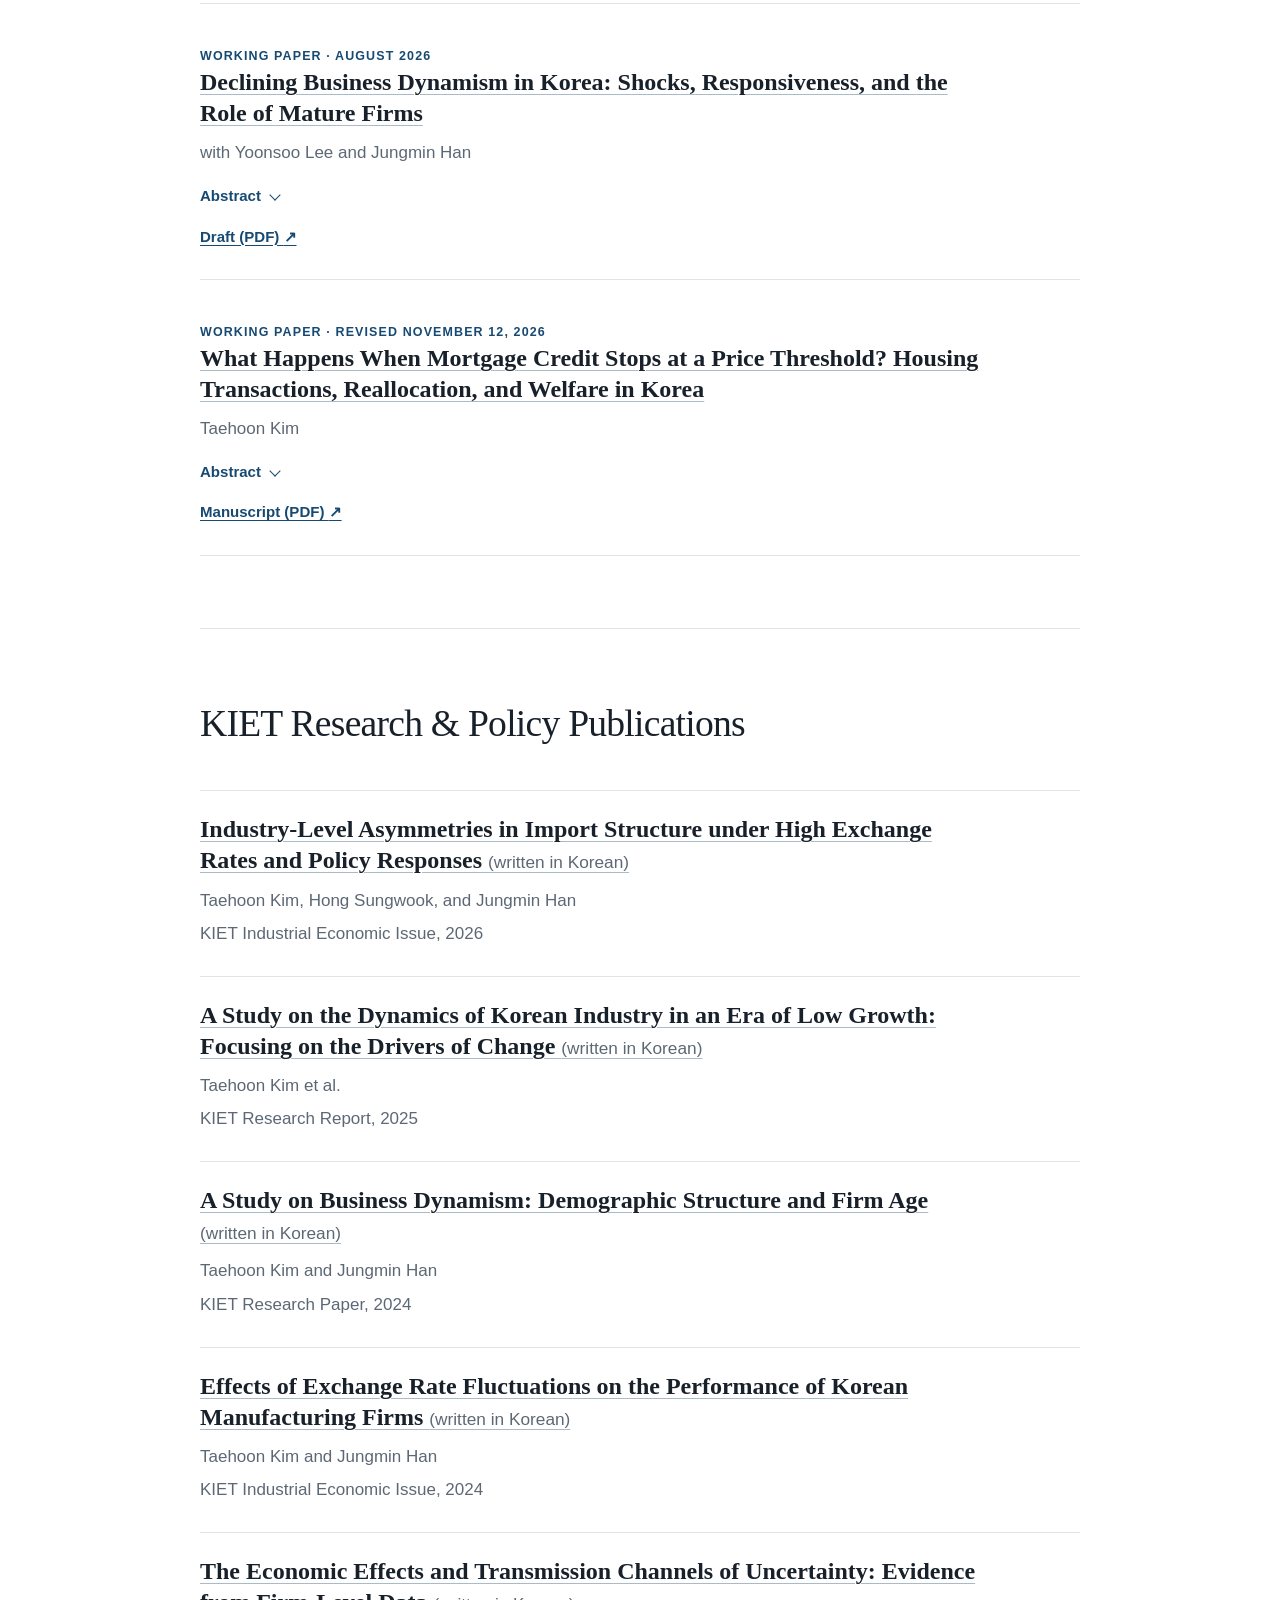
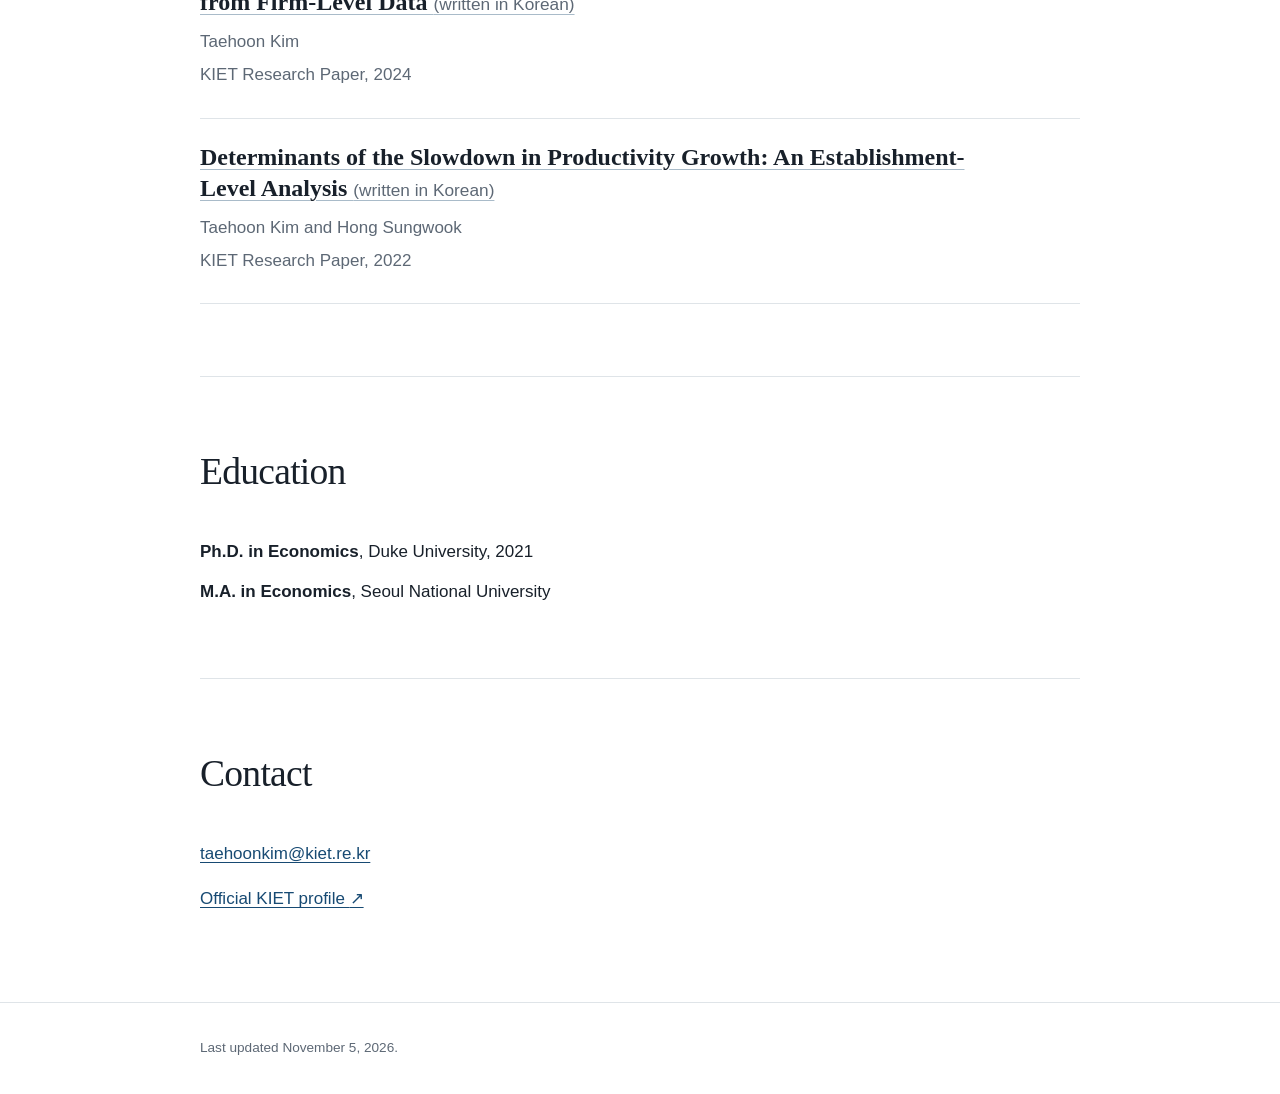
==== commit b2b22394: "Update housing working paper date and PDF label; retain public Drive link" ====
--- a/index.html
+++ b/index.html
@@ -64,7 +64,7 @@
           <p class="links"><a href="https://drive.google.com/file/d/1OViaWi07OCkBkm-W3BRg_owOjfmk0m7u/view?usp=drivesdk" target="_blank" rel="noopener noreferrer">Draft (PDF) <span aria-hidden="true">↗</span></a></p>
         </article>
         <article class="research-item">
-          <p class="status">Working Paper · Preliminary and incomplete draft (November 5, 2026)</p>
+          <p class="status">Working Paper · Revised November 12, 2026</p>
           <h4><a href="https://drive.google.com/file/d/1q8aYjzupRw79IbvevGA-tQ3h2oh6Tc9Q/view?usp=drivesdk" target="_blank" rel="noopener noreferrer">What Happens When Mortgage Credit Stops at a Price Threshold? Housing Transactions, Reallocation, and Welfare in Korea</a></h4>
           <p class="authors">Taehoon Kim</p>
           <details class="abstract-toggle">
@@ -73,7 +73,7 @@
             <p class="abstract-text">To understand the implications for housing allocation and welfare, I develop a heterogeneous-household general-equilibrium model with indivisible housing and collateral constraints. At fixed prices, the restriction discourages housing upgrades and induces downward reallocation. Once equilibrium prices adjust, however, house prices fall by 7.7% on impact, largely reversing this reallocation. At the same time, lower collateral values amplify welfare losses for incumbent households from 0.05% to 0.26% of consumption, extending the effects beyond directly regulated buyers.</p>
             <p class="abstract-text">Finally, counterfactual experiments show that mortgage policies achieving similar reductions in aggregate debt can generate different price and welfare outcomes. A uniform loan-to-value restriction imposes broader direct costs, whereas mortgage-amount caps generate smaller equilibrium price declines and transition welfare losses than the original restriction.</p>
           </details>
-          <p class="links"><a href="https://drive.google.com/file/d/1q8aYjzupRw79IbvevGA-tQ3h2oh6Tc9Q/view?usp=drivesdk" target="_blank" rel="noopener noreferrer">Manuscript_Housing_Macro.pdf <span aria-hidden="true">↗</span></a></p>
+          <p class="links"><a href="https://drive.google.com/file/d/1q8aYjzupRw79IbvevGA-tQ3h2oh6Tc9Q/view?usp=drivesdk" target="_blank" rel="noopener noreferrer">Manuscript (PDF) <span aria-hidden="true">↗</span></a></p>
         </article>
       </div>
     </section>
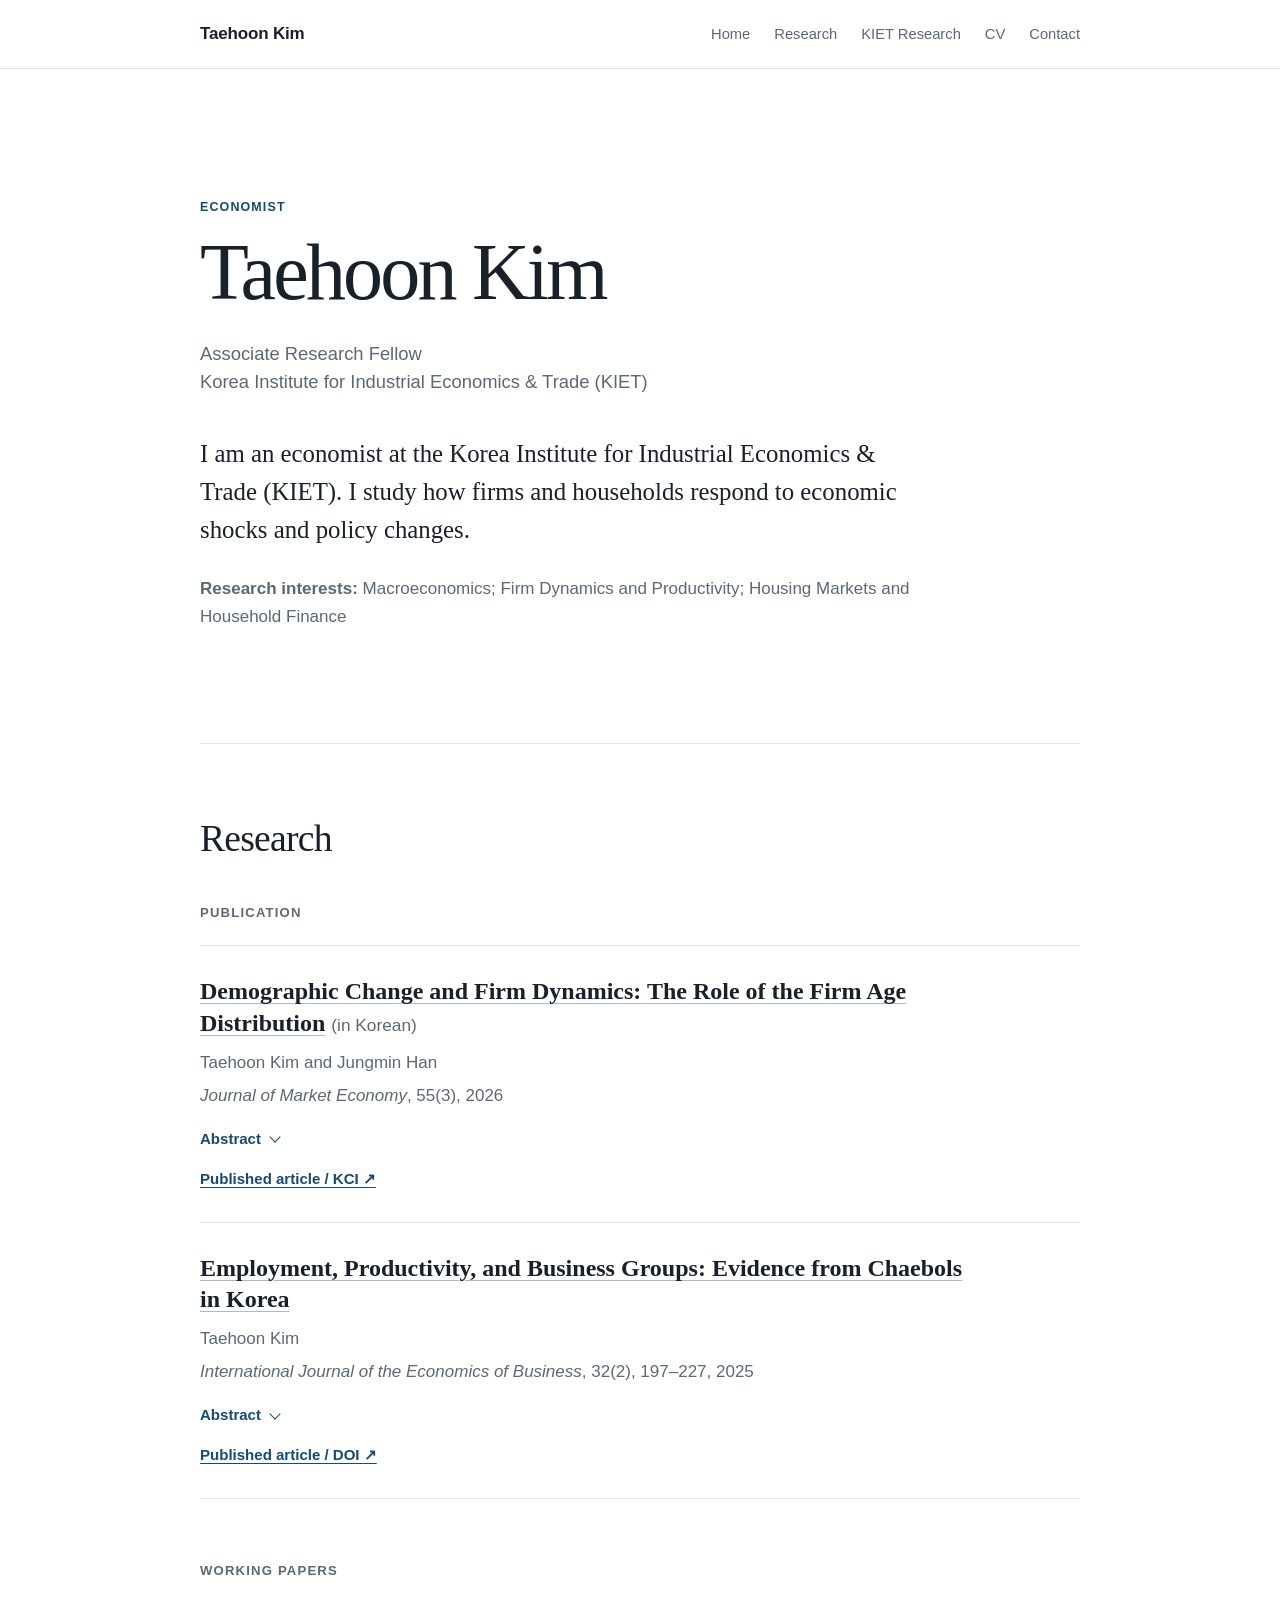
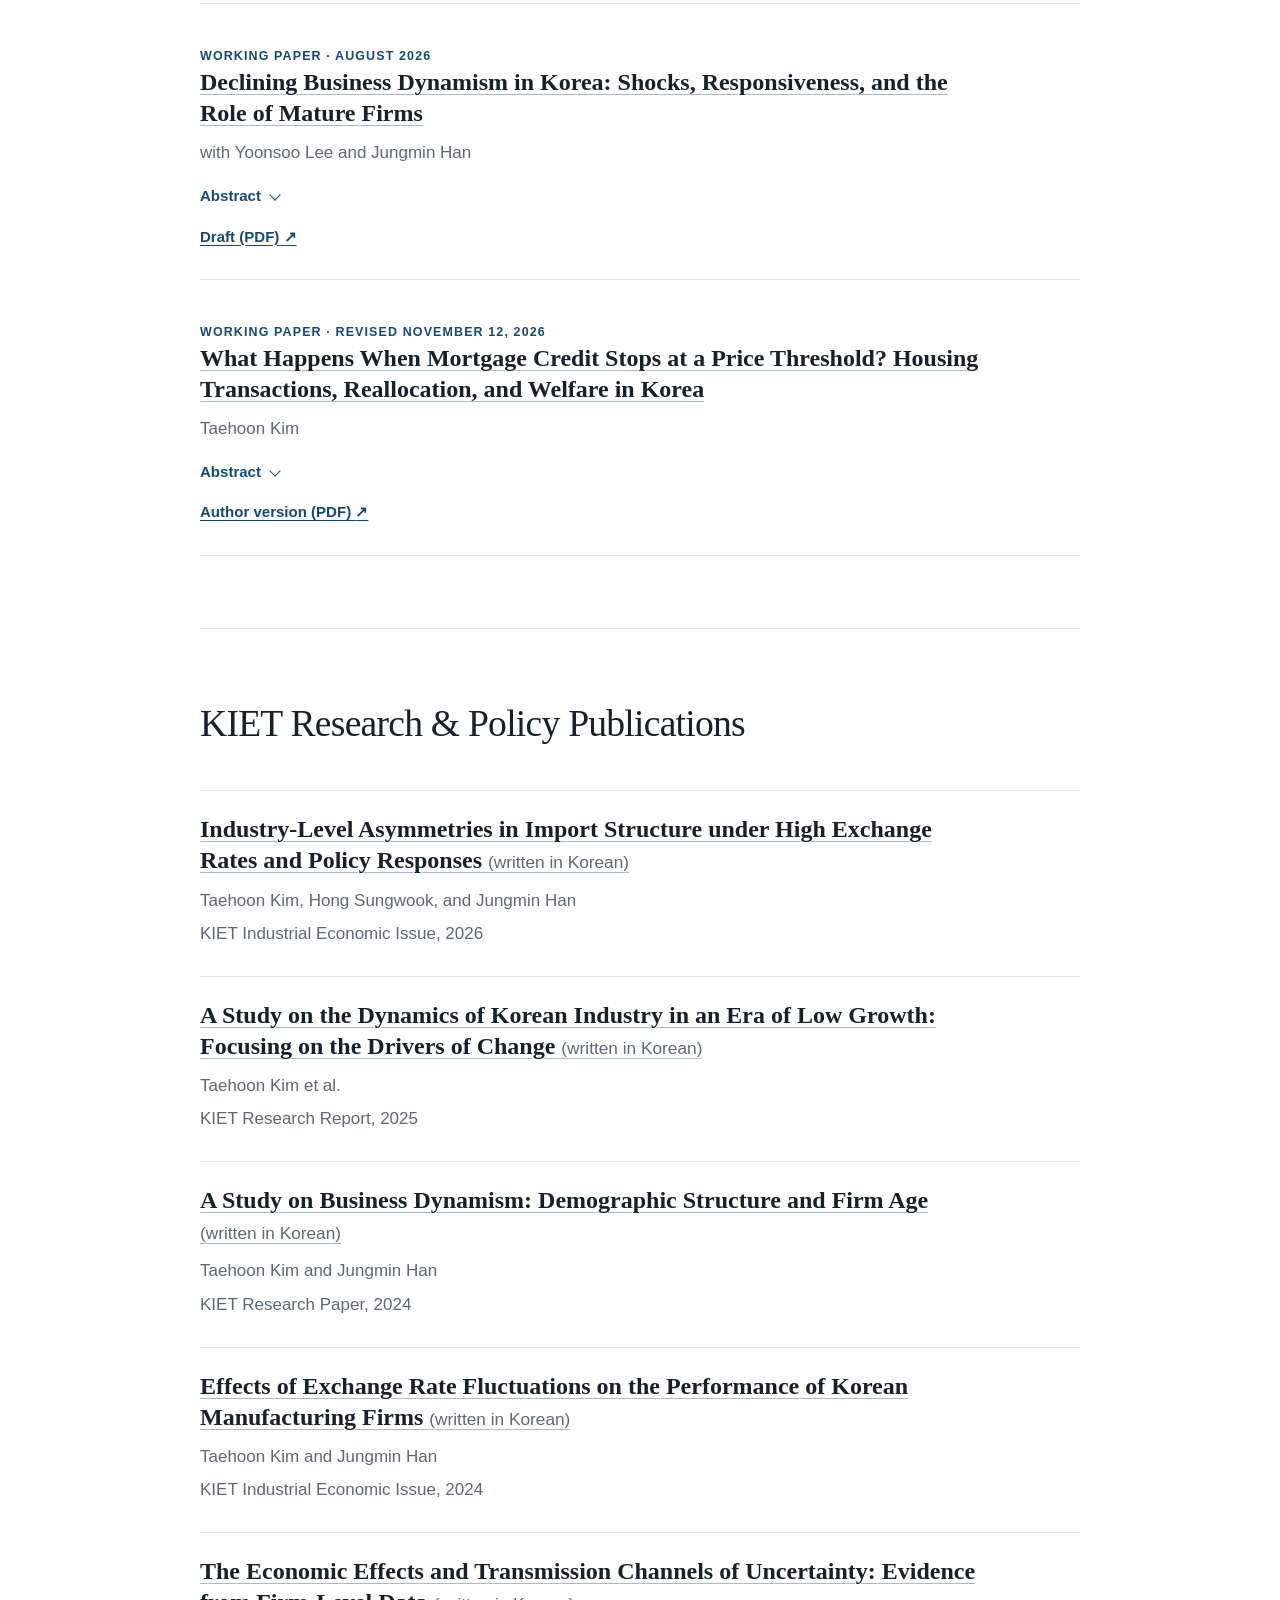
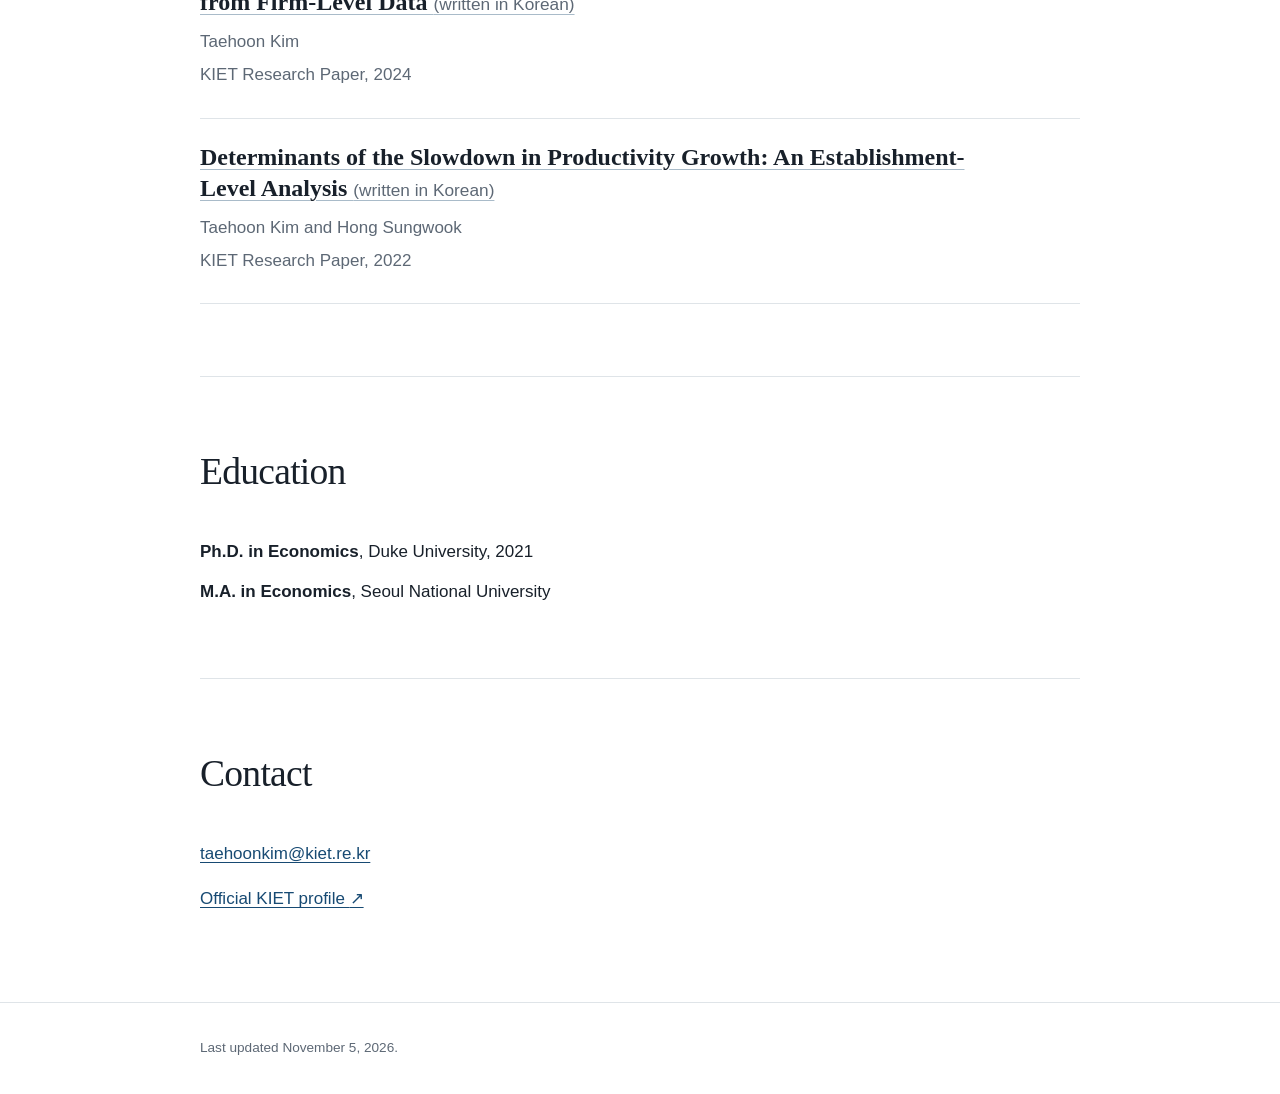
==== commit aae60f34: "Label housing paper link as author-identified PDF" ====
--- a/index.html
+++ b/index.html
@@ -73,7 +73,7 @@
             <p class="abstract-text">To understand the implications for housing allocation and welfare, I develop a heterogeneous-household general-equilibrium model with indivisible housing and collateral constraints. At fixed prices, the restriction discourages housing upgrades and induces downward reallocation. Once equilibrium prices adjust, however, house prices fall by 7.7% on impact, largely reversing this reallocation. At the same time, lower collateral values amplify welfare losses for incumbent households from 0.05% to 0.26% of consumption, extending the effects beyond directly regulated buyers.</p>
             <p class="abstract-text">Finally, counterfactual experiments show that mortgage policies achieving similar reductions in aggregate debt can generate different price and welfare outcomes. A uniform loan-to-value restriction imposes broader direct costs, whereas mortgage-amount caps generate smaller equilibrium price declines and transition welfare losses than the original restriction.</p>
           </details>
-          <p class="links"><a href="https://drive.google.com/file/d/1q8aYjzupRw79IbvevGA-tQ3h2oh6Tc9Q/view?usp=drivesdk" target="_blank" rel="noopener noreferrer">Manuscript (PDF) <span aria-hidden="true">↗</span></a></p>
+          <p class="links"><a href="https://drive.google.com/file/d/1q8aYjzupRw79IbvevGA-tQ3h2oh6Tc9Q/view?usp=drivesdk" target="_blank" rel="noopener noreferrer">Author version (PDF) <span aria-hidden="true">↗</span></a></p>
         </article>
       </div>
     </section>
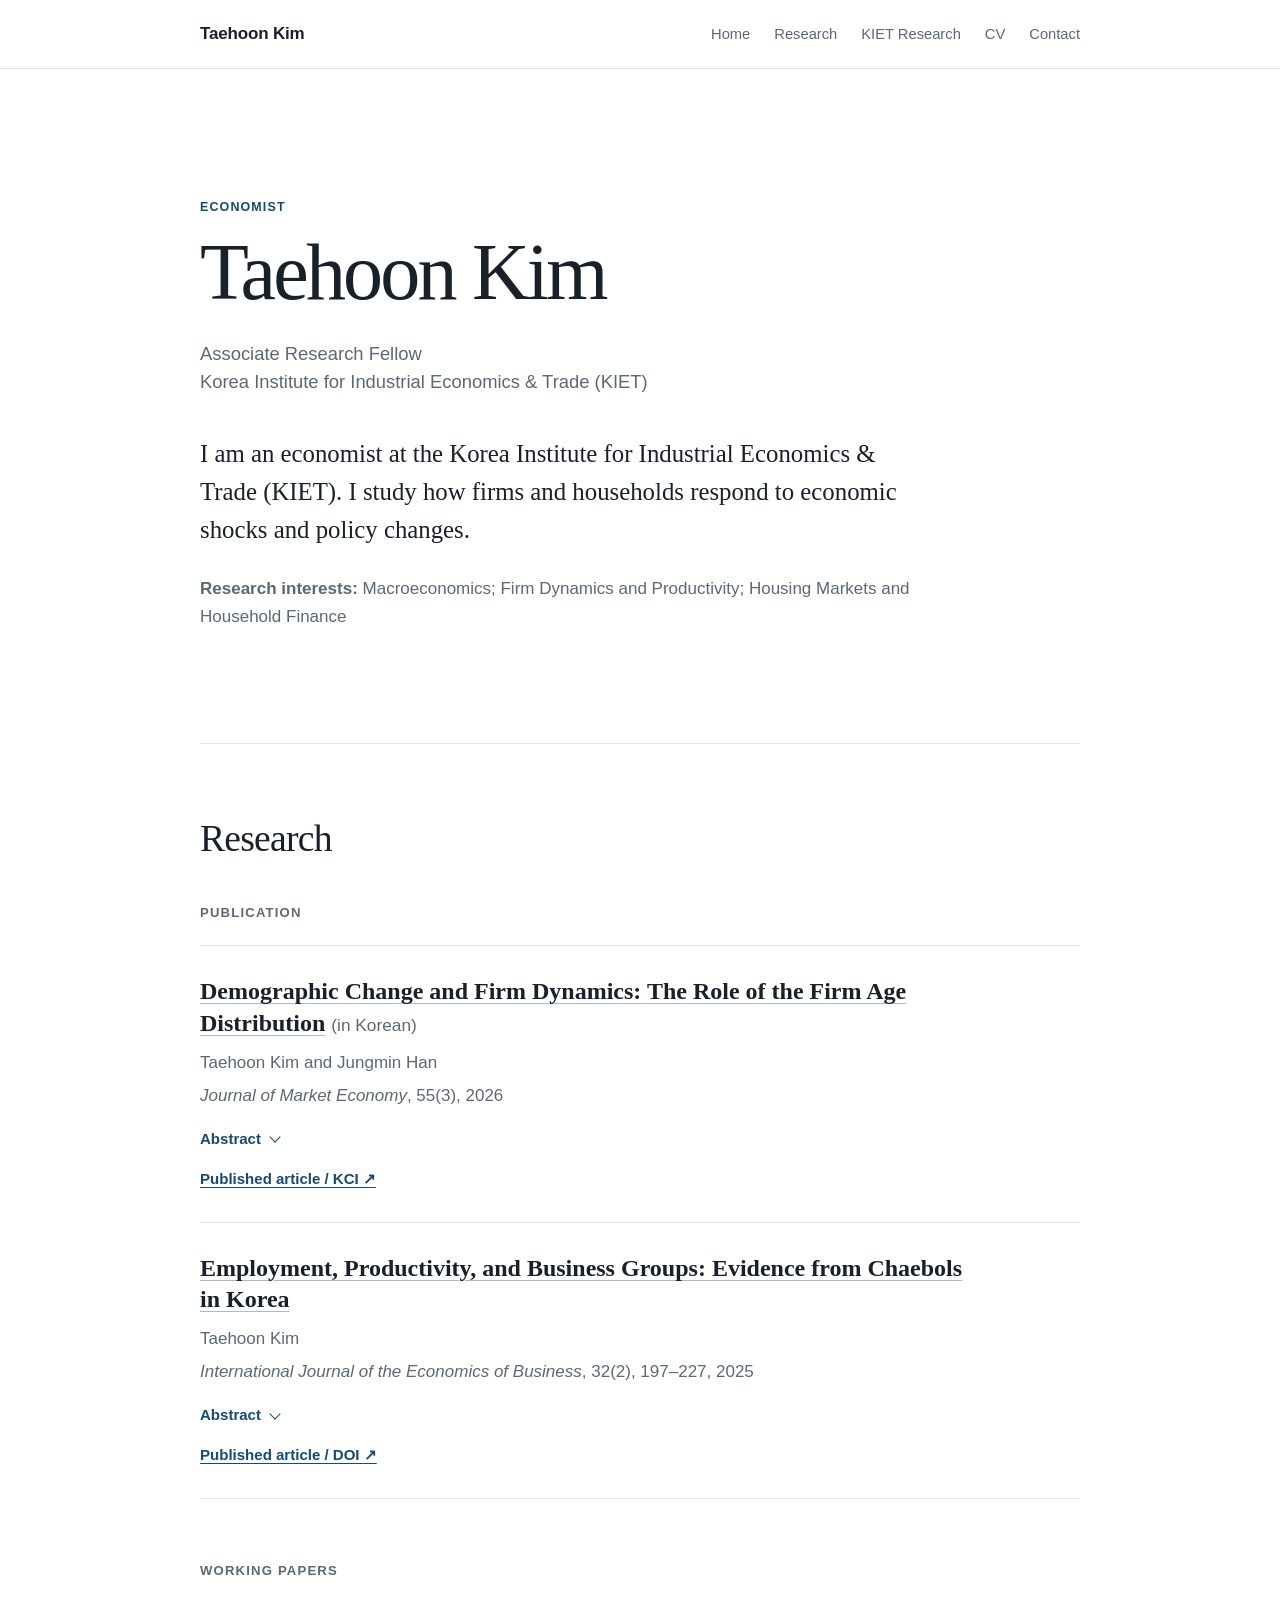
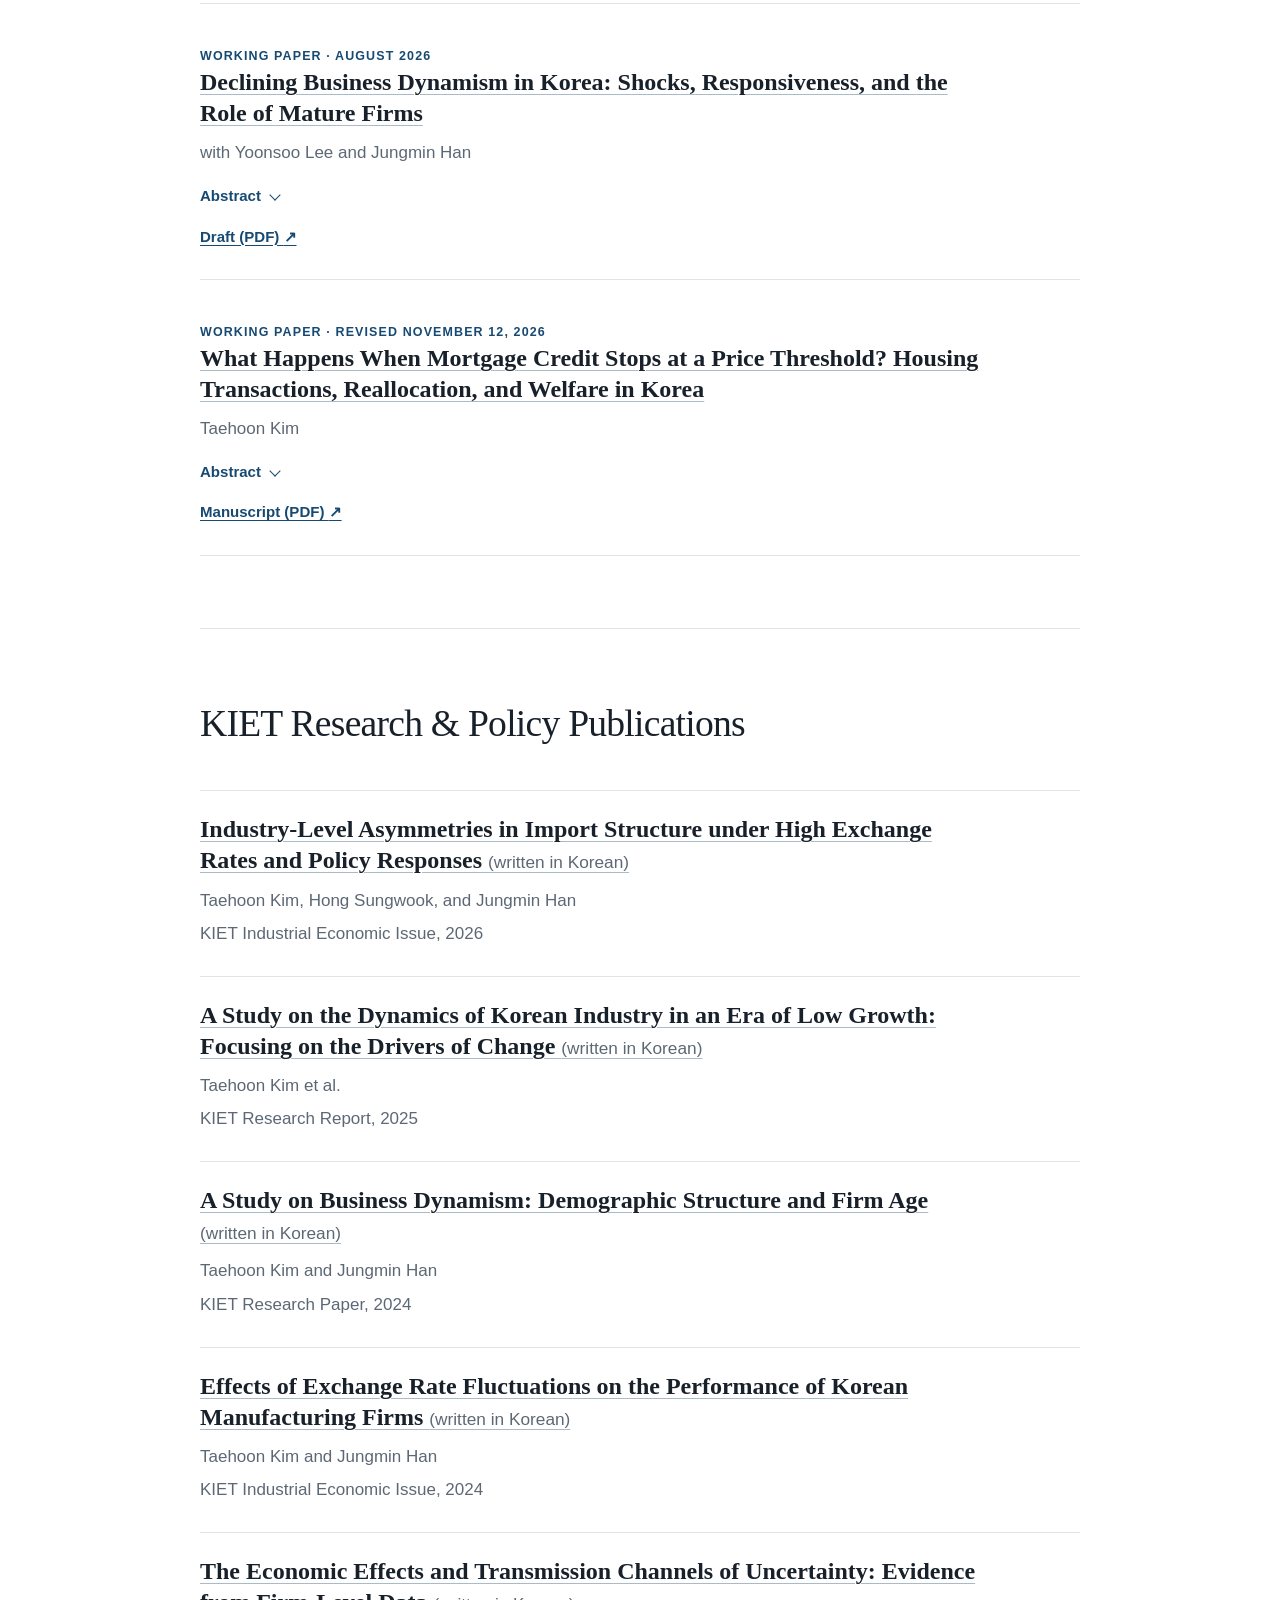
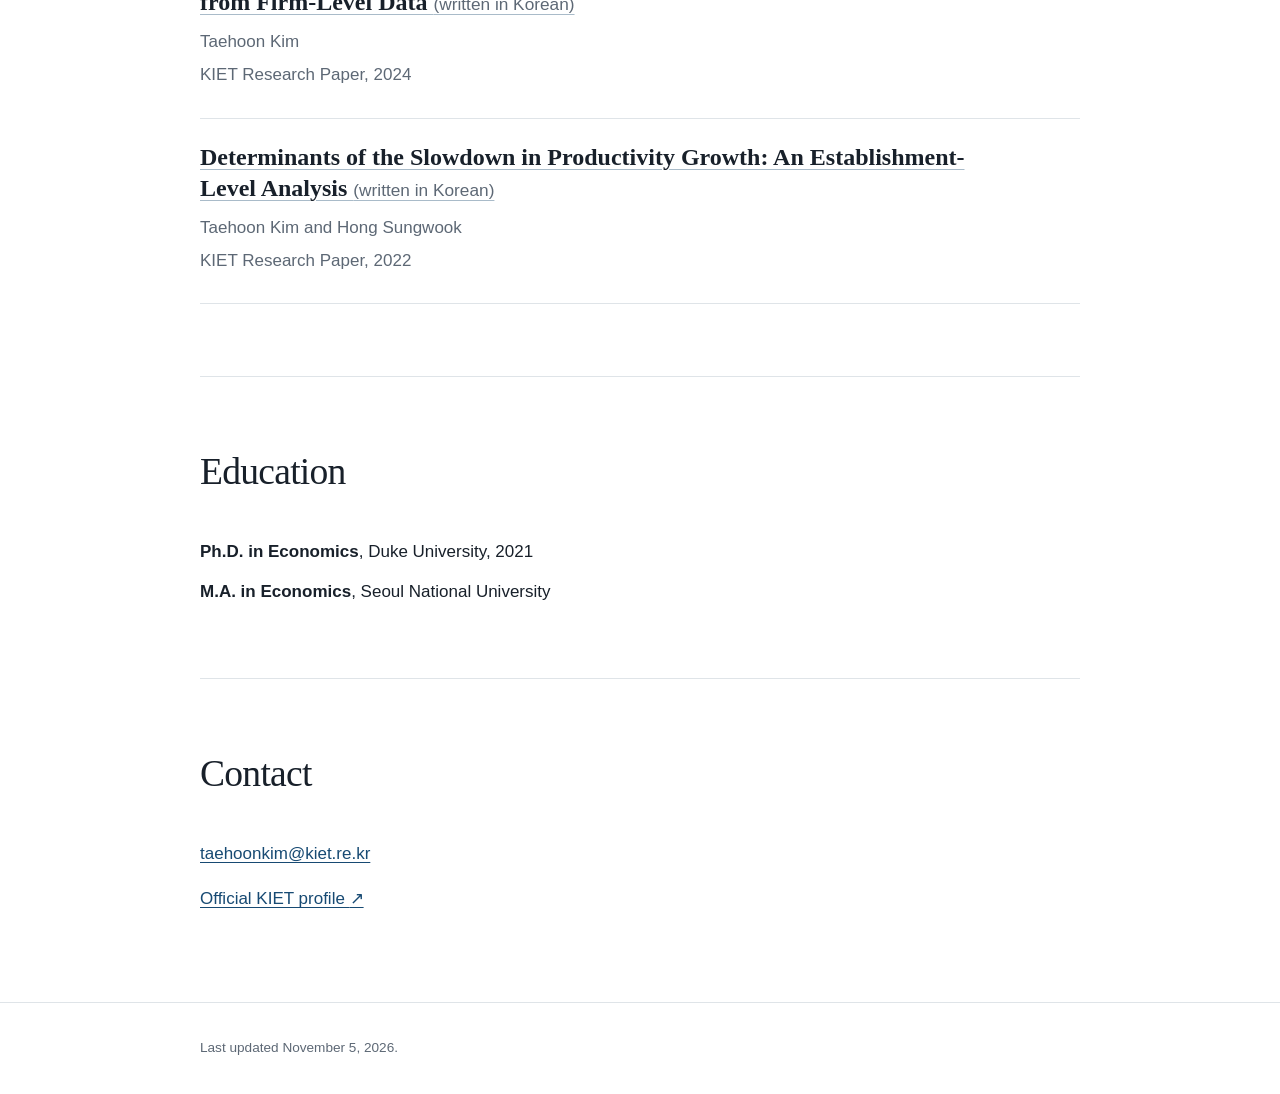
==== commit 442f4f5b: "Use consistent manuscript filename and homepage link label" ====
--- a/index.html
+++ b/index.html
@@ -73,7 +73,7 @@
             <p class="abstract-text">To understand the implications for housing allocation and welfare, I develop a heterogeneous-household general-equilibrium model with indivisible housing and collateral constraints. At fixed prices, the restriction discourages housing upgrades and induces downward reallocation. Once equilibrium prices adjust, however, house prices fall by 7.7% on impact, largely reversing this reallocation. At the same time, lower collateral values amplify welfare losses for incumbent households from 0.05% to 0.26% of consumption, extending the effects beyond directly regulated buyers.</p>
             <p class="abstract-text">Finally, counterfactual experiments show that mortgage policies achieving similar reductions in aggregate debt can generate different price and welfare outcomes. A uniform loan-to-value restriction imposes broader direct costs, whereas mortgage-amount caps generate smaller equilibrium price declines and transition welfare losses than the original restriction.</p>
           </details>
-          <p class="links"><a href="https://drive.google.com/file/d/1q8aYjzupRw79IbvevGA-tQ3h2oh6Tc9Q/view?usp=drivesdk" target="_blank" rel="noopener noreferrer">Author version (PDF) <span aria-hidden="true">↗</span></a></p>
+          <p class="links"><a href="https://drive.google.com/file/d/1q8aYjzupRw79IbvevGA-tQ3h2oh6Tc9Q/view?usp=drivesdk" target="_blank" rel="noopener noreferrer">Manuscript (PDF) <span aria-hidden="true">↗</span></a></p>
         </article>
       </div>
     </section>
